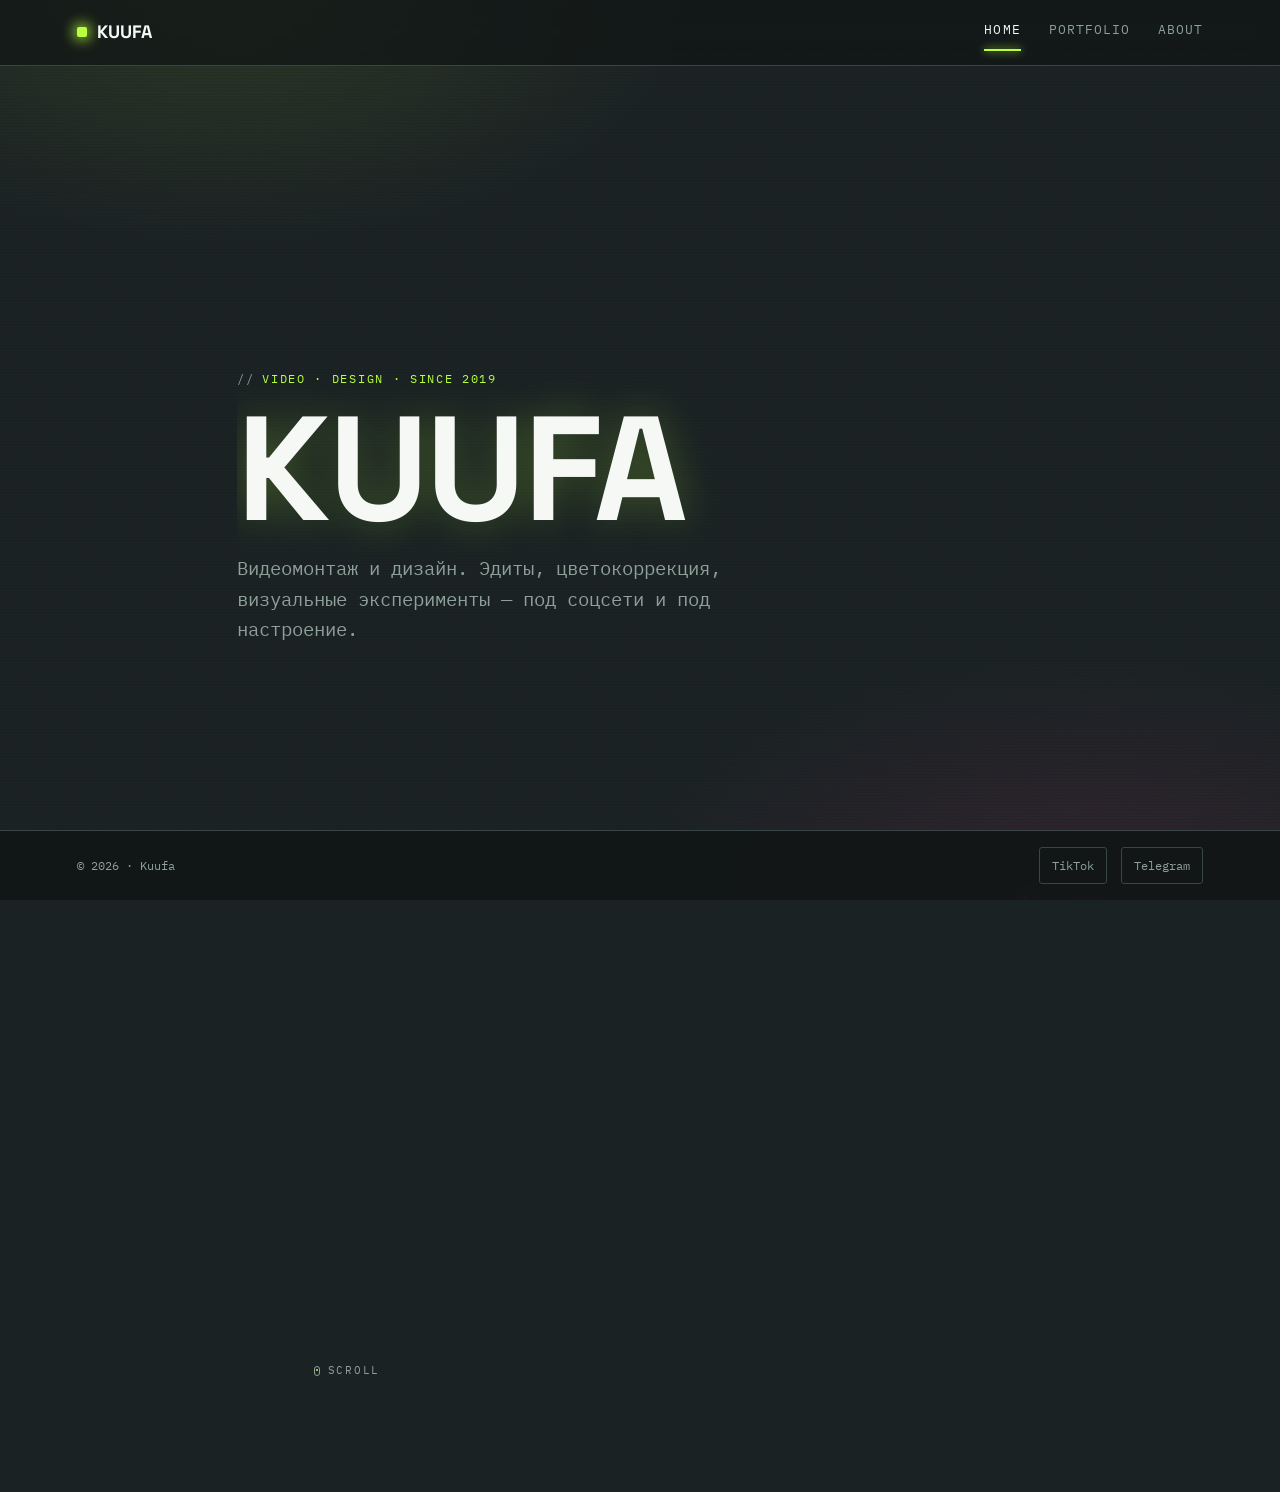
==== index.html @ b5436707 "Add files via upload" ====
<!DOCTYPE html>
<html lang="ru">
<head>
<meta charset="UTF-8">
<meta name="viewport" content="width=device-width, initial-scale=1.0">
<title>KUUFA — video / design</title>
<meta name="description" content="Евгений (Kuufa) — видеомонтаж и дизайн. Портфолио, обо мне, соцсети.">
<link rel="stylesheet" href="style.css">
</head>
<body data-page="home">

<div class="backdrop"></div>
<canvas id="fx" class="fx-canvas"></canvas>
<div class="grain"></div>
<div class="scanlines"></div>

<nav class="nav">
  <a href="index.html" class="nav__brand">
    <span class="nav__brand-mark"></span>
    KUUFA
  </a>
  <div class="nav__links">
    <a href="index.html" data-page="home">Home</a>
    <a href="portfolio.html" data-page="portfolio">Portfolio</a>
    <a href="about.html" data-page="about">About</a>
  </div>
</nav>

<main>
  <section class="hero-pin">
    <div class="hero-stage">

      <div class="scene scene-1">
        <div class="eyebrow">video · design · since 2019</div>
        <h1 class="hero__title glitch" data-text="KUUFA">KUUFA</h1>
        <p class="hero__tagline">Видеомонтаж и дизайн. Эдиты, цветокоррекция, визуальные эксперименты — под соцсети и под настроение.</p>
      </div>

      <div class="scene scene-2">
        <div class="hero__meta">
          <span class="chip">10 лет монтажа</span>
          <span class="chip">Sony Vegas Pro</span>
          <span class="chip">Photoshop</span>
        </div>
        <div class="hero__links">
          <a class="btn btn--solid" href="portfolio.html">Смотреть работы</a>
          <a class="btn btn--ghost" href="about.html">Обо мне</a>
        </div>
      </div>

    </div>
    <div class="scroll-hint"><span class="scroll-hint__dot"></span>scroll</div>
  </section>
</main>

<footer>
  <span>© 2026 · Kuufa</span>
  <div class="footer__socials">
    <a href="https://www.tiktok.com/@kuufamtndew" target="_blank" rel="noopener">TikTok</a>
    <a href="https://t.me/mountaindewtown" target="_blank" rel="noopener">Telegram</a>
  </div>
</footer>

<script src="script.js"></script>
</body>
</html>
---- style.css ----
/* =========================================================
   KUUFA — design tokens
   bg-base   #1B2224   deep charcoal-teal
   bg-deep   #101515   near-black (nav / footer)
   bg-card   #262F31   panel surface
   accent    #B8FF3D   mtn-dew neon green
   glitch    #FF3B8D   magenta glitch accent
   text      #F5F8F5   primary text
   muted     #8FA098   secondary text
   Display   'Space Grotesk'   Body/UI  'IBM Plex Mono'
   ========================================================= */

@import url('https://fonts.googleapis.com/css2?family=Space+Grotesk:wght@500;700&family=IBM+Plex+Mono:wght@400;500;600&display=swap');

:root{
  --bg-base:#1B2224;
  --bg-deep:#101515;
  --bg-card:#262F31;
  --accent:#B8FF3D;
  --glitch:#FF3B8D;
  --text:#F5F8F5;
  --muted:#8FA098;
  --border:#3A4547;
  --radius:3px;
  --mx:50%;
  --my:40%;
}

*{ box-sizing:border-box; }

html{ scroll-behavior:smooth; }

body{
  margin:0;
  background:var(--bg-base);
  color:var(--text);
  font-family:'IBM Plex Mono', monospace;
  font-size:16px;
  line-height:1.6;
  min-height:100vh;
  overflow-x:hidden;
}

h1,h2,h3{
  font-family:'Space Grotesk', sans-serif;
  margin:0;
  letter-spacing:-0.01em;
}

a{ color:inherit; text-decoration:none; }

/* ---------- static backdrop (no blur/animation — kept cheap for FPS) ---------- */
.backdrop{
  position:fixed;
  inset:0;
  z-index:-5;
  background:
    radial-gradient(ellipse 60% 45% at 18% 0%, rgba(184,255,61,0.10), transparent 60%),
    radial-gradient(ellipse 60% 45% at 85% 100%, rgba(255,59,141,0.10), transparent 60%),
    var(--bg-base);
}

/* particle-trail canvas, driven by script.js */
.fx-canvas{
  position:fixed;
  inset:0;
  z-index:-3;
  pointer-events:none;
  width:100%;
  height:100%;
}

/* film grain texture for extra depth */
.grain{
  position:fixed;
  inset:0;
  z-index:-2;
  pointer-events:none;
  opacity:0.05;
  mix-blend-mode:overlay;
  background-image:url("data:image/svg+xml,%3Csvg xmlns='http://www.w3.org/2000/svg' width='140' height='140'%3E%3Cfilter id='n'%3E%3CfeTurbulence type='fractalNoise' baseFrequency='0.9' numOctaves='2' stitchTiles='stitch'/%3E%3C/filter%3E%3Crect width='100%25' height='100%25' filter='url(%23n)'/%3E%3C/svg%3E");
}

/* faint scanlines for the VHS/glitch feel */
.scanlines{
  position:fixed;
  inset:0;
  z-index:-1;
  pointer-events:none;
  background:repeating-linear-gradient(
    to bottom,
    rgba(0,0,0,0.14) 0px,
    rgba(0,0,0,0.14) 1px,
    transparent 2px,
    transparent 3px
  );
  mix-blend-mode:overlay;
  opacity:0.55;
}

/* ---------- nav ---------- */
.nav{
  position:sticky;
  top:0;
  z-index:20;
  display:flex;
  align-items:center;
  justify-content:space-between;
  padding:18px 6vw;
  background:rgba(16,21,21,0.7);
  backdrop-filter:blur(12px);
  border-bottom:1px solid var(--border);
}
.nav__brand{
  display:flex;
  align-items:center;
  gap:10px;
  font-family:'Space Grotesk', sans-serif;
  font-weight:700;
  font-size:18px;
}
.nav__brand-mark{
  width:10px;
  height:10px;
  background:var(--accent);
  border-radius:2px;
  box-shadow:0 0 14px 2px var(--accent);
  animation:pulseMark 2.4s ease-in-out infinite;
}
@keyframes pulseMark{
  0%,100%{ box-shadow:0 0 8px 1px var(--accent); }
  50%{ box-shadow:0 0 18px 4px var(--accent); }
}
.nav__links{
  display:flex;
  gap:28px;
  font-size:13px;
  text-transform:uppercase;
  letter-spacing:0.08em;
}
.nav__links a{
  color:var(--muted);
  position:relative;
  padding-bottom:4px;
  transition:color .2s ease;
}
.nav__links a:hover,
.nav__links a[aria-current="page"]{ color:var(--text); }
.nav__links a[aria-current="page"]::after{
  content:"";
  position:absolute;
  left:0; right:0; bottom:-6px;
  height:2px;
  background:var(--accent);
  box-shadow:0 0 8px var(--accent);
}

/* ---------- layout shell ---------- */
main{
  max-width:960px;
  margin:0 auto;
  padding:0 6vw 76px; /* clears the fixed footer */
}

.eyebrow{
  display:inline-flex;
  align-items:center;
  gap:8px;
  font-size:12px;
  color:var(--accent);
  text-transform:uppercase;
  letter-spacing:0.14em;
  margin-bottom:14px;
}
.eyebrow::before{ content:"//"; color:var(--muted); }

/* ---------- pinned two-scene hero ---------- */
.hero-pin{
  position:relative;
  height:150vh; /* shorter = faster scroll through the crossfade */
}
.hero-stage{
  position:sticky;
  top:0;
  height:100vh;
  overflow:hidden;
}
.scene{
  position:absolute;
  top:50%;
  left:0;
  right:0;
  transform:translateY(-50%);
  display:flex;
  flex-direction:column;
  will-change:opacity, transform;
}
.scene-2{ opacity:0; }

.hero__title{
  font-size:clamp(56px, 13vw, 148px);
  font-weight:700;
  line-height:0.9;
  position:relative;
  color:var(--text);
  text-shadow:0 0 40px rgba(184,255,61,0.25);
}
/* glitch effect: on hover AND a brief automatic flicker every few seconds */
.glitch{
  position:relative;
  display:inline-block;
}
.glitch::before,
.glitch::after{
  content:attr(data-text);
  position:absolute;
  top:0; left:0;
  width:100%;
  overflow:hidden;
  opacity:0;
}
.glitch::before{ color:var(--glitch); }
.glitch::after{ color:var(--accent); }
.glitch:hover::before,
.glitch.auto-glitch::before{
  opacity:0.85;
  animation:glitchShift 420ms steps(2,end) infinite;
}
.glitch:hover::after,
.glitch.auto-glitch::after{
  opacity:0.85;
  animation:glitchShift 420ms steps(2,end) infinite reverse;
}
@keyframes glitchShift{
  0%{ clip-path:inset(0 0 85% 0); transform:translate(-3px,-1px); }
  30%{ clip-path:inset(30% 0 40% 0); transform:translate(3px,1px); }
  60%{ clip-path:inset(70% 0 5% 0); transform:translate(-2px,2px); }
  100%{ clip-path:inset(10% 0 60% 0); transform:translate(2px,-2px); }
}

.hero__tagline{
  margin-top:18px;
  font-size:19px;
  color:var(--muted);
  max-width:44ch;
}
.hero__meta{
  display:flex;
  flex-wrap:wrap;
  gap:10px;
}
.chip{
  font-size:13px;
  padding:8px 14px;
  border:1px solid var(--border);
  border-radius:var(--radius);
  color:var(--text);
  background:rgba(38,47,49,0.7);
  box-shadow:inset 0 0 0 1px rgba(184,255,61,0.08);
}

.hero__links{
  display:flex;
  gap:18px;
  margin-top:40px;
}
.scene-2 .hero__links{ margin-top:34px; }

/* buttons — sized up ~30% over the original spec (20% + a further 10%) */
.btn{
  display:inline-flex;
  align-items:center;
  gap:9px;
  padding:19px 32px;
  border-radius:var(--radius);
  font-size:18px;
  text-transform:uppercase;
  letter-spacing:0.08em;
  border:1px solid var(--border);
  transition:border-color .2s ease, transform .2s ease, background .2s ease, box-shadow .2s ease;
}
.btn--solid{
  background:var(--accent);
  color:var(--bg-deep);
  border-color:var(--accent);
  font-weight:700;
  box-shadow:0 0 0 0 rgba(184,255,61,0.5);
}
.btn:hover{ transform:translateY(-3px); }
.btn--solid:hover{ background:#c8ff66; box-shadow:0 10px 30px -6px rgba(184,255,61,0.55); }
.btn--ghost:hover{ border-color:var(--accent); color:var(--accent); box-shadow:0 10px 24px -10px rgba(184,255,61,0.35); }

.scroll-hint{
  position:absolute;
  left:6vw;
  bottom:36px;
  display:flex;
  align-items:center;
  gap:8px;
  font-size:11px;
  letter-spacing:0.16em;
  text-transform:uppercase;
  color:var(--muted);
  opacity:1;
  transition:opacity .3s ease;
}
.scroll-hint__dot{
  width:6px; height:10px;
  border:1px solid var(--muted);
  border-radius:4px;
  position:relative;
}
.scroll-hint__dot::after{
  content:"";
  position:absolute;
  top:2px; left:50%;
  width:2px; height:2px;
  background:var(--accent);
  border-radius:50%;
  transform:translateX(-50%);
  animation:scrollDot 1.6s ease-in-out infinite;
}
@keyframes scrollDot{
  0%{ top:2px; opacity:1; }
  70%{ opacity:0; }
  100%{ top:6px; opacity:0; }
}

/* ---------- section ---------- */
.section{
  padding:80px 0;
  border-top:1px solid var(--border);
}
.section__title{
  font-size:clamp(28px,4vw,40px);
  margin-bottom:20px;
}
.lede{
  color:var(--text);
  max-width:60ch;
  font-size:17px;
}
.lede + .lede{ margin-top:14px; }

.quote-block{
  margin-top:32px;
  padding:20px 24px;
  border-left:2px solid var(--accent);
  color:var(--muted);
  font-style:normal;
  font-size:15px;
  background:linear-gradient(90deg, rgba(184,255,61,0.06), transparent 60%);
}

/* ---------- about page specifics ---------- */
.stat-row{
  display:grid;
  grid-template-columns:repeat(auto-fit, minmax(150px,1fr));
  gap:1px;
  background:var(--border);
  border:1px solid var(--border);
  margin-top:40px;
}
.stat{
  background:var(--bg-card);
  padding:22px;
  transition:background .2s ease;
}
.stat:hover{ background:#2e3a3c; }
.stat__num{
  font-family:'Space Grotesk', sans-serif;
  font-size:34px;
  font-weight:700;
  color:var(--accent);
  text-shadow:0 0 18px rgba(184,255,61,0.35);
}
.stat__label{
  margin-top:6px;
  font-size:12px;
  color:var(--muted);
  text-transform:uppercase;
  letter-spacing:0.06em;
}

.tool-list{
  margin-top:36px;
  display:flex;
  flex-wrap:wrap;
  gap:10px;
}

/* ---------- portfolio grid ---------- */
.grid{
  margin-top:36px;
  display:grid;
  grid-template-columns:repeat(auto-fit, minmax(260px,1fr));
  gap:20px;
}
.card{
  background:var(--bg-card);
  border:1px solid var(--border);
  border-radius:var(--radius);
  overflow:hidden;
  transition:border-color .2s ease, transform .2s ease, box-shadow .2s ease;
}
.card:hover{
  border-color:var(--accent);
  transform:translateY(-6px);
  box-shadow:0 16px 40px -20px rgba(184,255,61,0.4);
}
.card__thumb{
  aspect-ratio:16/10;
  background:
    linear-gradient(135deg, rgba(184,255,61,0.18), rgba(255,59,141,0.18)),
    repeating-linear-gradient(45deg, #262F31 0 10px, #232b2c 10px 20px);
  display:flex;
  align-items:center;
  justify-content:center;
  color:var(--muted);
  font-size:12px;
  text-transform:uppercase;
  letter-spacing:0.08em;
}
.card__body{ padding:18px; }
.card__title{
  font-family:'Space Grotesk', sans-serif;
  font-weight:700;
  font-size:18px;
}
.card__role{
  margin-top:4px;
  font-size:12px;
  color:var(--accent);
  text-transform:uppercase;
  letter-spacing:0.06em;
}
.card__desc{
  margin-top:10px;
  font-size:14px;
  color:var(--muted);
}

/* ---------- footer — pinned to the bottom of the viewport, always visible ---------- */
footer{
  position:fixed;
  left:0;
  right:0;
  bottom:0;
  border-top:1px solid var(--border);
  padding:16px 6vw;
  display:flex;
  align-items:center;
  justify-content:space-between;
  flex-wrap:wrap;
  gap:14px;
  font-size:12px;
  color:var(--muted);
  z-index:15;
  background:rgba(16,21,21,0.88);
  backdrop-filter:blur(10px);
}
.footer__socials{
  display:flex;
  gap:14px;
}
.footer__socials a{
  display:flex;
  align-items:center;
  gap:6px;
  padding:8px 12px;
  border:1px solid var(--border);
  border-radius:var(--radius);
  transition:border-color .2s ease, color .2s ease;
}
.footer__socials a:hover{
  border-color:var(--accent);
  color:var(--accent);
}

@media (max-width:640px){
  .nav__links{ gap:16px; font-size:11px; }
  .hero-pin{ height:140vh; }
  .btn{ padding:17px 26px; font-size:16px; }
  footer{ flex-direction:column; align-items:flex-start; padding:14px 6vw; }
  main{ padding-bottom:110px; }
}

@media (prefers-reduced-motion: reduce){
  .glitch::before,
  .glitch::after,
  .nav__brand-mark{ animation:none; }
  .scene{ position:relative; top:auto; opacity:1 !important; transform:none !important; }
  .scene-2{ margin-top:40px; }
}
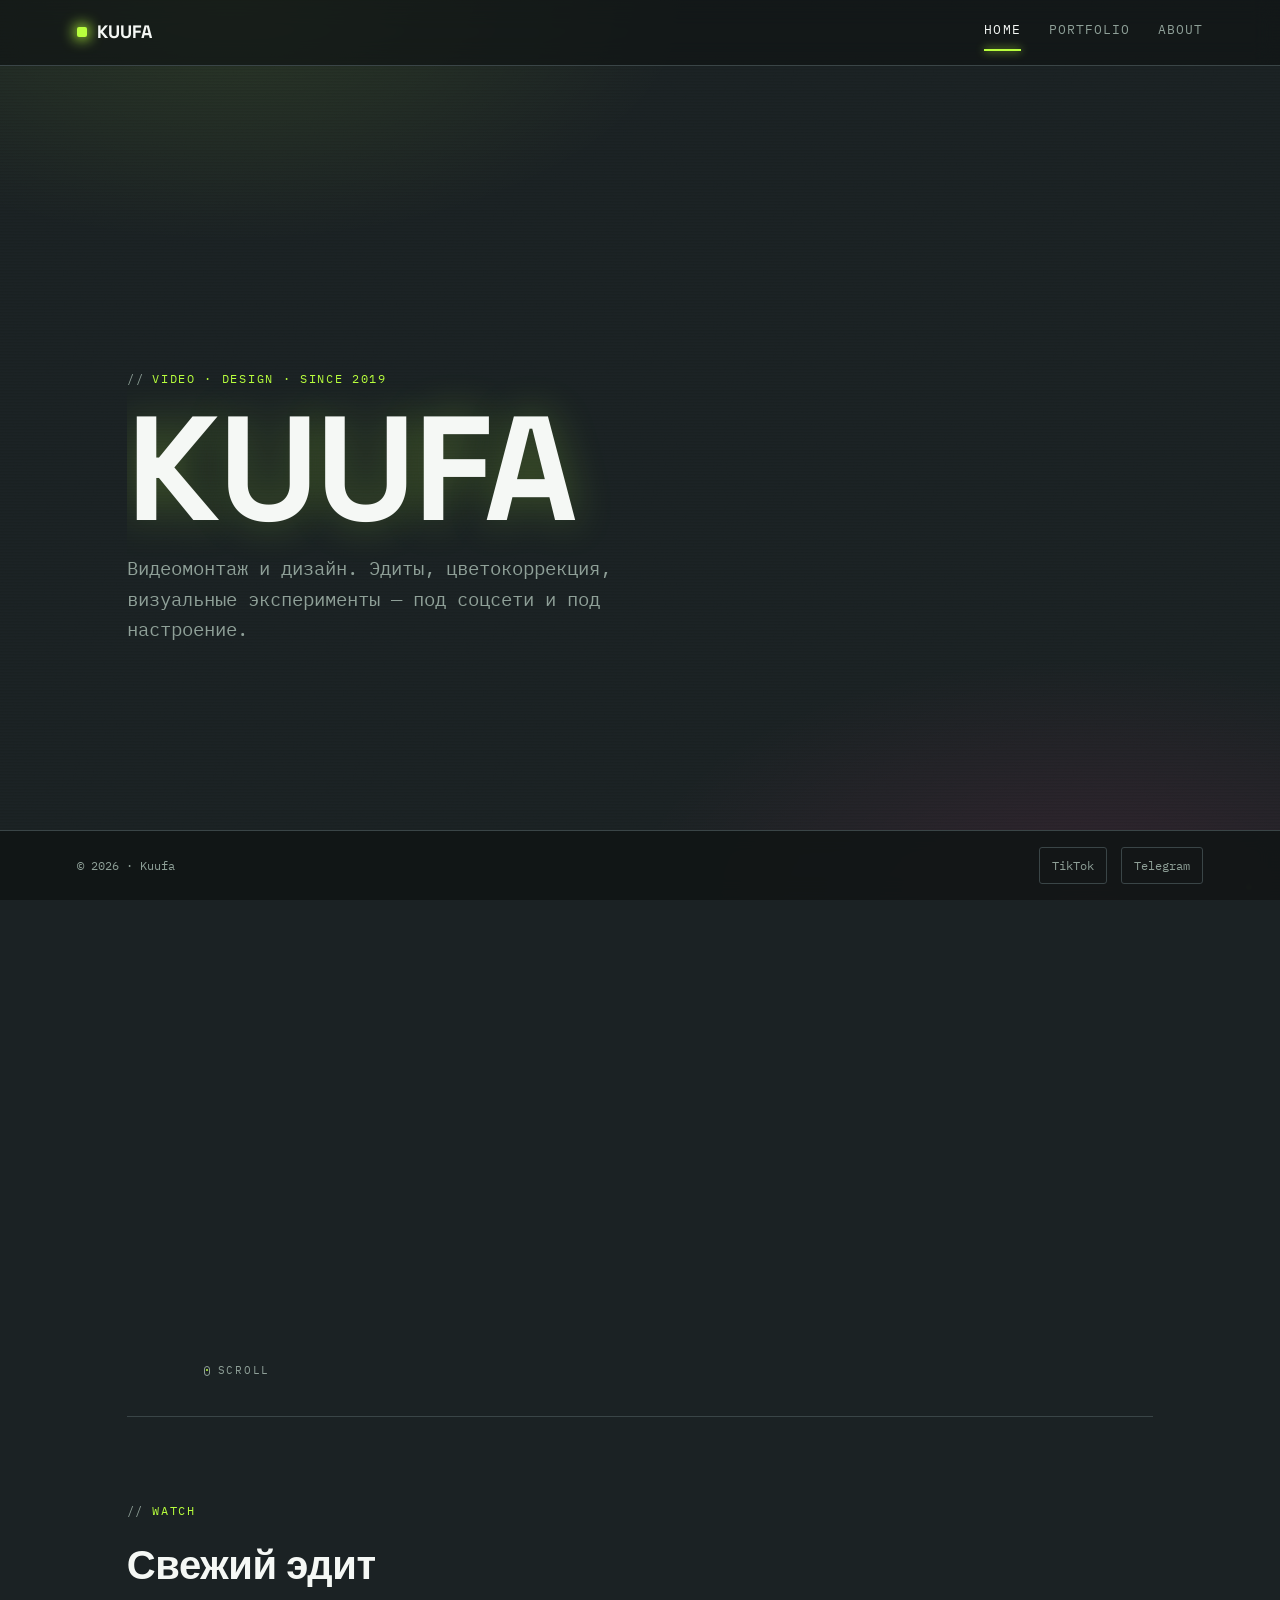
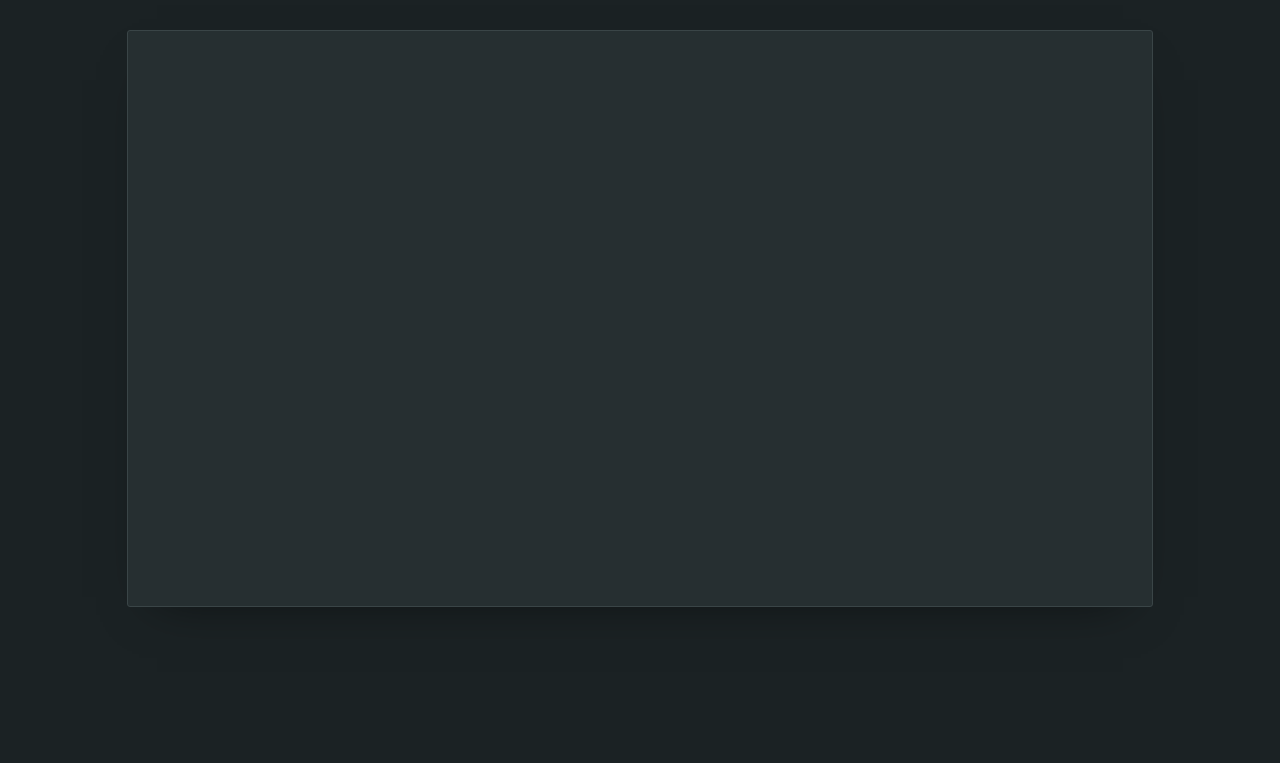
==== commit 288851bd: "Add files via upload" ====
--- a/index.html
+++ b/index.html
@@ -13,6 +13,13 @@
 <canvas id="fx" class="fx-canvas"></canvas>
 <div class="grain"></div>
 <div class="scanlines"></div>
+
+<div class="rail rail--left" aria-hidden="true">
+  <div class="rail__track">KUUFA — ВИДЕОМОНТАЖ / ДИЗАЙН — KUUFA — ВИДЕОМОНТАЖ / ДИЗАЙН — </div>
+</div>
+<div class="rail rail--right" aria-hidden="true">
+  <div class="rail__track">TIKTOK / TELEGRAM — SINCE 2019 — TIKTOK / TELEGRAM — SINCE 2019 — </div>
+</div>
 
 <nav class="nav">
   <a href="index.html" class="nav__brand">
@@ -51,6 +58,20 @@
     </div>
     <div class="scroll-hint"><span class="scroll-hint__dot"></span>scroll</div>
   </section>
+
+  <section class="section">
+    <div class="eyebrow">watch</div>
+    <h2 class="section__title">Свежий эдит</h2>
+    <div class="video-embed">
+      <iframe
+        src="https://www.youtube.com/embed/42uspePrb88"
+        title="KUUFA — video"
+        loading="lazy"
+        allow="accelerometer; autoplay; clipboard-write; encrypted-media; gyroscope; picture-in-picture"
+        allowfullscreen>
+      </iframe>
+    </div>
+  </section>
 </main>
 
 <footer>
--- a/style.css
+++ b/style.css
@@ -157,9 +157,51 @@
 
 /* ---------- layout shell ---------- */
 main{
-  max-width:960px;
+  max-width:1180px;
   margin:0 auto;
   padding:0 6vw 76px; /* clears the fixed footer */
+}
+
+/* decorative vertical rails — fill the empty gutters on wide screens */
+.rail{
+  display:none;
+  position:fixed;
+  top:0;
+  bottom:0;
+  width:46px;
+  align-items:center;
+  justify-content:center;
+  z-index:1;
+  pointer-events:none;
+  overflow:hidden;
+}
+.rail--left{ left:14px; }
+.rail--right{ right:14px; }
+.rail::before{
+  content:"";
+  position:absolute;
+  left:50%;
+  top:60px;
+  bottom:80px;
+  width:1px;
+  background:var(--border);
+}
+.rail__track{
+  writing-mode:vertical-rl;
+  font-size:11px;
+  letter-spacing:0.28em;
+  color:var(--muted);
+  text-transform:uppercase;
+  white-space:nowrap;
+  animation:railScroll 26s linear infinite;
+}
+.rail--right .rail__track{ animation-direction:reverse; }
+@keyframes railScroll{
+  0%{ transform:translateY(-50%); }
+  100%{ transform:translateY(0%); }
+}
+@media (min-width:1400px){
+  .rail{ display:flex; }
 }
 
 .eyebrow{
@@ -173,6 +215,30 @@
   margin-bottom:14px;
 }
 .eyebrow::before{ content:"//"; color:var(--muted); }
+
+/* ---------- video embed ---------- */
+.video-embed{
+  margin-top:32px;
+  position:relative;
+  width:100%;
+  aspect-ratio:16/9;
+  border:1px solid var(--border);
+  border-radius:var(--radius);
+  overflow:hidden;
+  background:var(--bg-card);
+  box-shadow:0 20px 50px -30px rgba(0,0,0,0.6);
+  transition:border-color .2s ease, box-shadow .2s ease;
+}
+.video-embed:hover{
+  border-color:var(--accent);
+}
+.video-embed iframe{
+  position:absolute;
+  inset:0;
+  width:100%;
+  height:100%;
+  border:0;
+}
 
 /* ---------- pinned two-scene hero ---------- */
 .hero-pin{
@@ -205,7 +271,8 @@
   color:var(--text);
   text-shadow:0 0 40px rgba(184,255,61,0.25);
 }
-/* glitch effect: on hover AND a brief automatic flicker every few seconds */
+/* glitch effect: runs continuously, forever, at a slow/calm pace.
+   Hover speeds it up briefly for a bit of extra punch. */
 .glitch{
   position:relative;
   display:inline-block;
@@ -219,23 +286,24 @@
   overflow:hidden;
   opacity:0;
 }
-.glitch::before{ color:var(--glitch); }
-.glitch::after{ color:var(--accent); }
-.glitch:hover::before,
-.glitch.auto-glitch::before{
-  opacity:0.85;
-  animation:glitchShift 420ms steps(2,end) infinite;
-}
-.glitch:hover::after,
-.glitch.auto-glitch::after{
-  opacity:0.85;
-  animation:glitchShift 420ms steps(2,end) infinite reverse;
-}
-@keyframes glitchShift{
-  0%{ clip-path:inset(0 0 85% 0); transform:translate(-3px,-1px); }
-  30%{ clip-path:inset(30% 0 40% 0); transform:translate(3px,1px); }
-  60%{ clip-path:inset(70% 0 5% 0); transform:translate(-2px,2px); }
-  100%{ clip-path:inset(10% 0 60% 0); transform:translate(2px,-2px); }
+.glitch::before{ color:var(--glitch); animation:glitchLoopA 7s ease-in-out infinite; }
+.glitch::after{ color:var(--accent); animation:glitchLoopB 7s ease-in-out infinite; }
+.glitch:hover::before{ animation-duration:1.4s; }
+.glitch:hover::after{ animation-duration:1.4s; }
+
+@keyframes glitchLoopA{
+  0%, 88%{ opacity:0; clip-path:inset(0 0 100% 0); transform:translate(0,0); }
+  90%{ opacity:0.8; clip-path:inset(10% 0 60% 0); transform:translate(-3px,-1px); }
+  92.5%{ opacity:0.8; clip-path:inset(55% 0 15% 0); transform:translate(3px,1px); }
+  95%{ opacity:0.8; clip-path:inset(20% 0 50% 0); transform:translate(-2px,2px); }
+  97%, 100%{ opacity:0; clip-path:inset(0 0 100% 0); transform:translate(0,0); }
+}
+@keyframes glitchLoopB{
+  0%, 89%{ opacity:0; clip-path:inset(100% 0 0 0); transform:translate(0,0); }
+  91%{ opacity:0.8; clip-path:inset(60% 0 10% 0); transform:translate(3px,1px); }
+  93.5%{ opacity:0.8; clip-path:inset(15% 0 55% 0); transform:translate(-3px,-1px); }
+  96%{ opacity:0.8; clip-path:inset(50% 0 20% 0); transform:translate(2px,-2px); }
+  98%, 100%{ opacity:0; clip-path:inset(100% 0 0 0); transform:translate(0,0); }
 }
 
 .hero__tagline{
@@ -261,6 +329,7 @@
 
 .hero__links{
   display:flex;
+  flex-wrap:wrap;
   gap:18px;
   margin-top:40px;
 }
@@ -478,11 +547,39 @@
 }
 
 @media (max-width:640px){
-  .nav__links{ gap:16px; font-size:11px; }
-  .hero-pin{ height:140vh; }
-  .btn{ padding:17px 26px; font-size:16px; }
-  footer{ flex-direction:column; align-items:flex-start; padding:14px 6vw; }
-  main{ padding-bottom:110px; }
+  .nav{ padding:14px 5vw; }
+  .nav__brand{ font-size:16px; }
+  .nav__links{ gap:14px; font-size:10.5px; }
+
+  .hero-pin{ height:130vh; }
+  .hero__title{ font-size:clamp(44px, 15vw, 80px); }
+  .hero__tagline{ font-size:16px; }
+  .hero__meta{ gap:8px; }
+  .chip{ font-size:12px; padding:7px 12px; }
+
+  .btn{ padding:16px 24px; font-size:15px; flex:1 1 auto; justify-content:center; }
+  .hero__links{ gap:12px; }
+
+  .section{ padding:52px 0; }
+  .section__title{ font-size:26px; }
+  .lede{ font-size:15px; }
+
+  .stat-row{ grid-template-columns:repeat(2, 1fr); }
+  .stat__num{ font-size:26px; }
+
+  .grid{ grid-template-columns:1fr; gap:16px; }
+
+  footer{ flex-direction:column; align-items:flex-start; padding:12px 5vw; gap:8px; }
+  footer span{ font-size:11px; }
+  .footer__socials a{ padding:6px 10px; font-size:11px; }
+  main{ padding:0 5vw 128px; }
+}
+
+@media (max-width:380px){
+  .nav__brand{ font-size:14px; }
+  .nav__links{ gap:10px; font-size:9.5px; }
+  .hero__title{ font-size:clamp(38px, 16vw, 64px); }
+  .btn{ padding:14px 18px; font-size:14px; }
 }
 
 @media (prefers-reduced-motion: reduce){
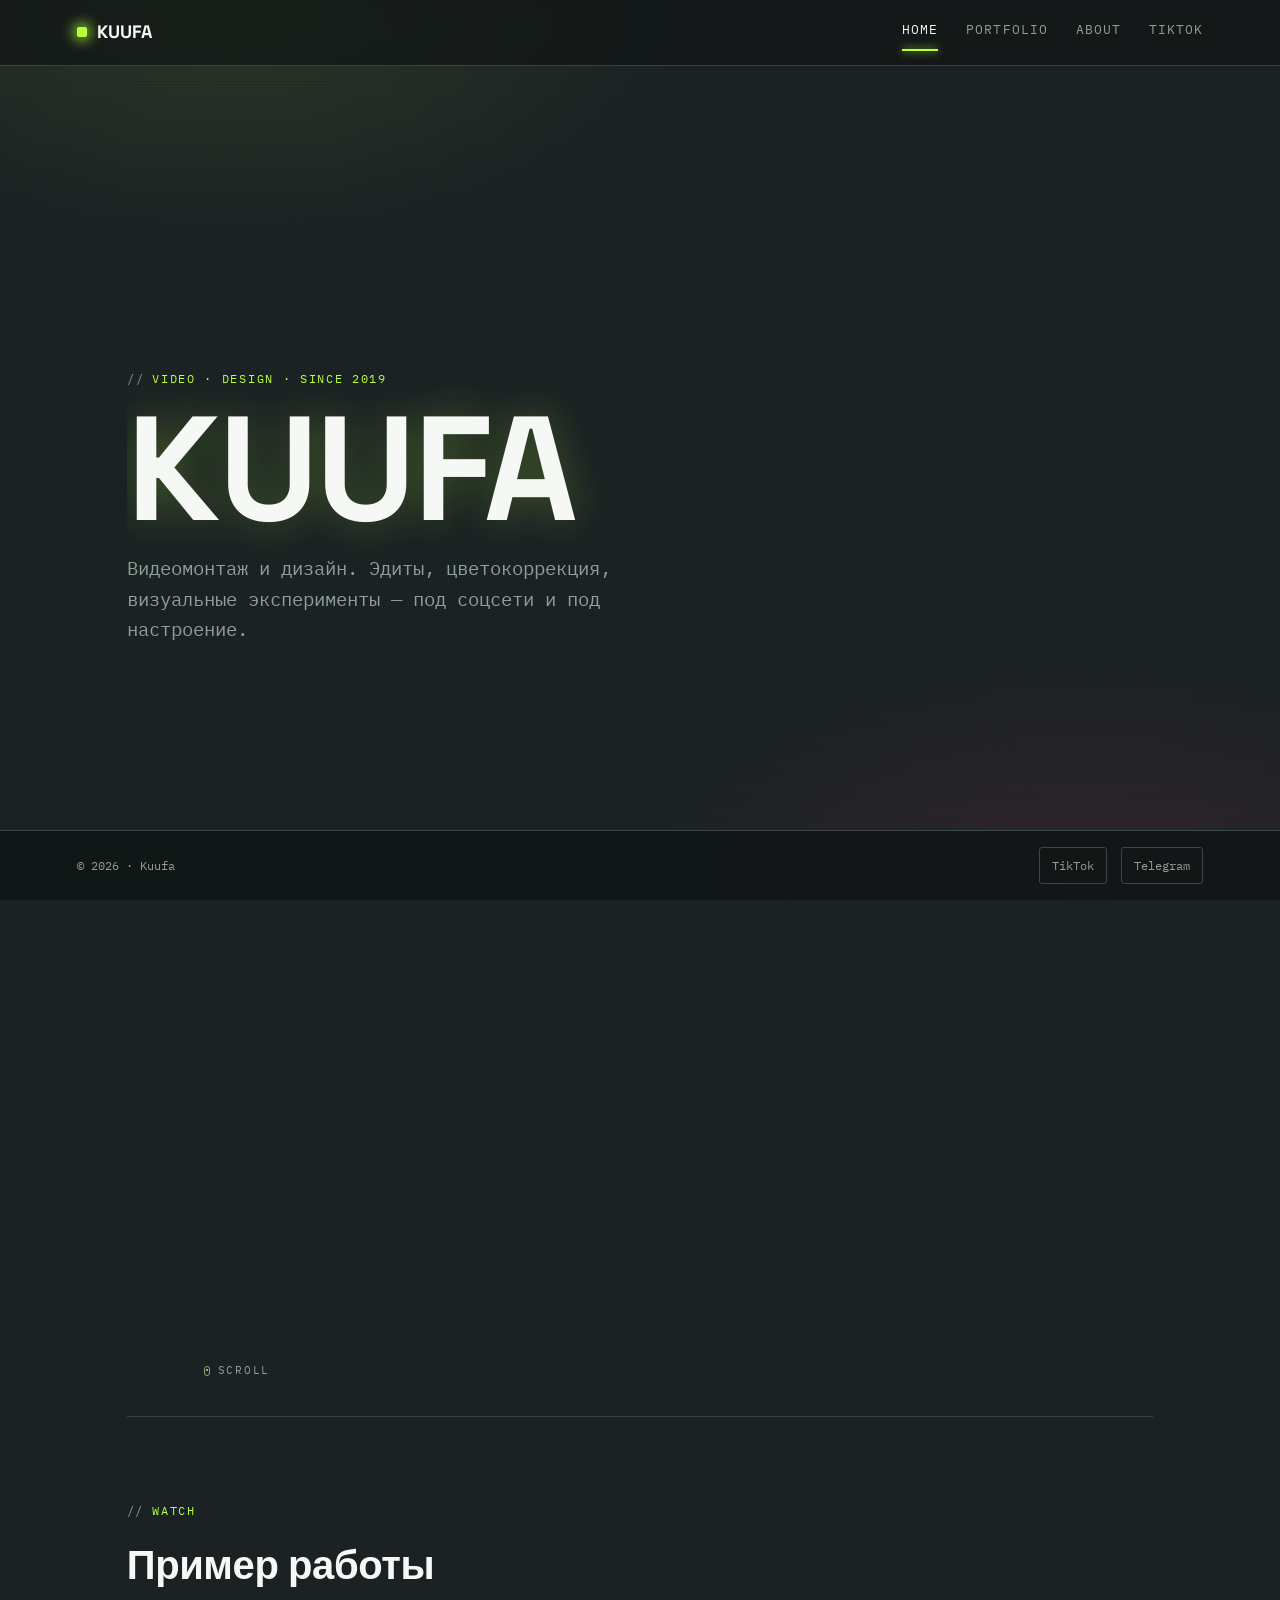
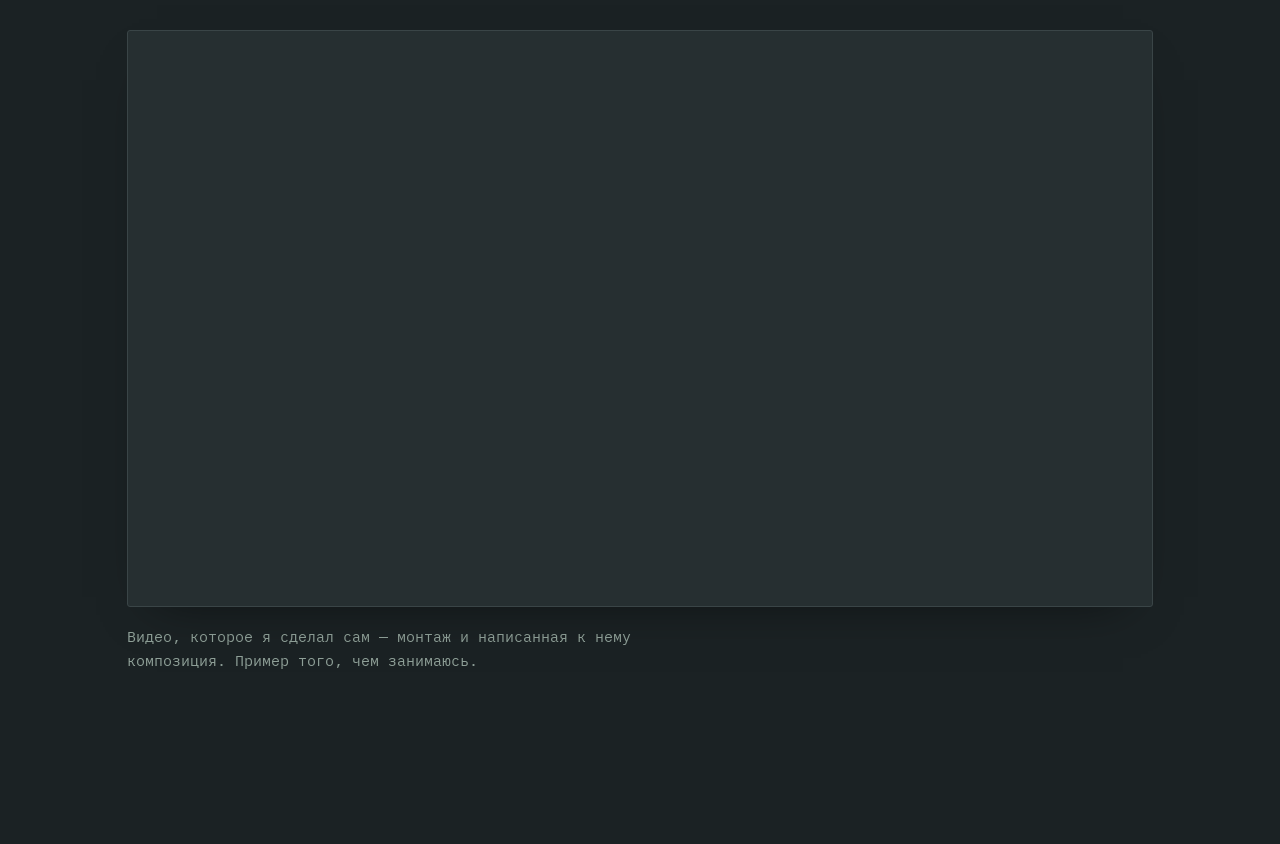
==== commit eb0abd7f: "Add files via upload" ====
--- a/index.html
+++ b/index.html
@@ -30,6 +30,7 @@
     <a href="index.html" data-page="home">Home</a>
     <a href="portfolio.html" data-page="portfolio">Portfolio</a>
     <a href="about.html" data-page="about">About</a>
+    <a href="tiktok.html" data-page="tiktok">TikTok</a>
   </div>
 </nav>
 
@@ -61,7 +62,7 @@
 
   <section class="section">
     <div class="eyebrow">watch</div>
-    <h2 class="section__title">Свежий эдит</h2>
+    <h2 class="section__title">Пример работы</h2>
     <div class="video-embed">
       <iframe
         src="https://www.youtube.com/embed/42uspePrb88"
@@ -71,6 +72,7 @@
         allowfullscreen>
       </iframe>
     </div>
+    <p class="lede" style="margin-top:18px; color:var(--muted); font-size:15px;">Видео, которое я сделал сам — монтаж и написанная к нему композиция. Пример того, чем занимаюсь.</p>
   </section>
 </main>
 
--- a/style.css
+++ b/style.css
@@ -491,6 +491,15 @@
   letter-spacing:0.08em;
 }
 .card__body{ padding:18px; }
+
+/* photo-only cards (real images, no captions) */
+.card--photo{ line-height:0; }
+.card__thumb-img{
+  display:block;
+  width:100%;
+  aspect-ratio:4/5;
+  object-fit:cover;
+}
 .card__title{
   font-family:'Space Grotesk', sans-serif;
   font-weight:700;
@@ -507,6 +516,33 @@
   margin-top:10px;
   font-size:14px;
   color:var(--muted);
+}
+
+/* ---------- TikTok-style vertical swipe feed ---------- */
+.tiktok-feed{
+  height:calc(100vh - 66px - 68px); /* clears sticky nav + fixed footer */
+  overflow-y:auto;
+  scroll-snap-type:y mandatory;
+  scrollbar-width:none;
+}
+.tiktok-feed::-webkit-scrollbar{ display:none; }
+.tiktok-slide{
+  height:100%;
+  scroll-snap-align:start;
+  display:flex;
+  align-items:center;
+  justify-content:center;
+  padding:24px 6vw;
+}
+.tiktok-slide__inner{ width:100%; max-width:780px; }
+.tiktok-slide__inner--placeholder{
+  text-align:center;
+  display:flex;
+  flex-direction:column;
+  align-items:center;
+}
+.tiktok-slide--placeholder{
+  border-top:1px solid var(--border);
 }
 
 /* ---------- footer — pinned to the bottom of the viewport, always visible ---------- */
@@ -547,7 +583,7 @@
 }
 
 @media (max-width:640px){
-  .nav{ padding:14px 5vw; }
+  .nav{ padding:12px 5vw; }
   .nav__brand{ font-size:16px; }
   .nav__links{ gap:14px; font-size:10.5px; }
 
@@ -573,6 +609,8 @@
   footer span{ font-size:11px; }
   .footer__socials a{ padding:6px 10px; font-size:11px; }
   main{ padding:0 5vw 128px; }
+  .tiktok-feed{ height:calc(100vh - 58px - 108px); }
+  .tiktok-slide{ padding:16px 5vw; }
 }
 
 @media (max-width:380px){
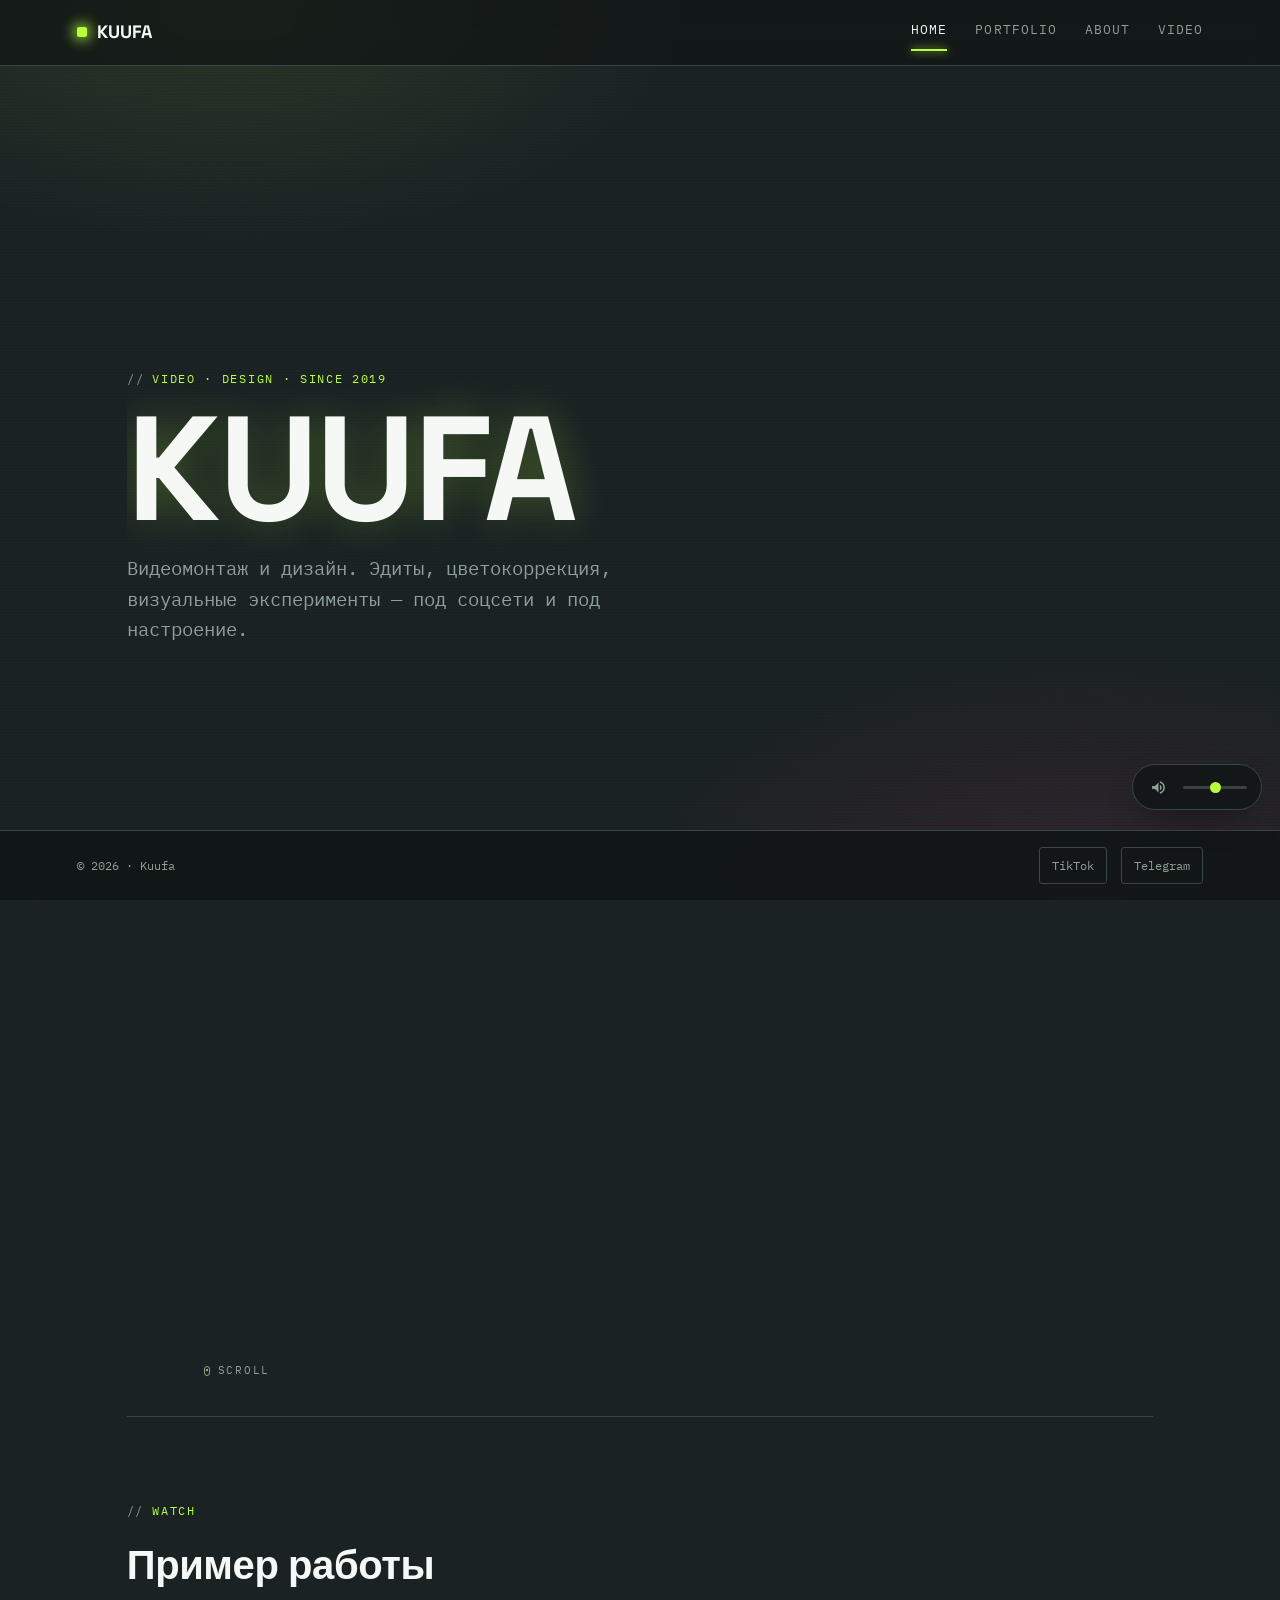
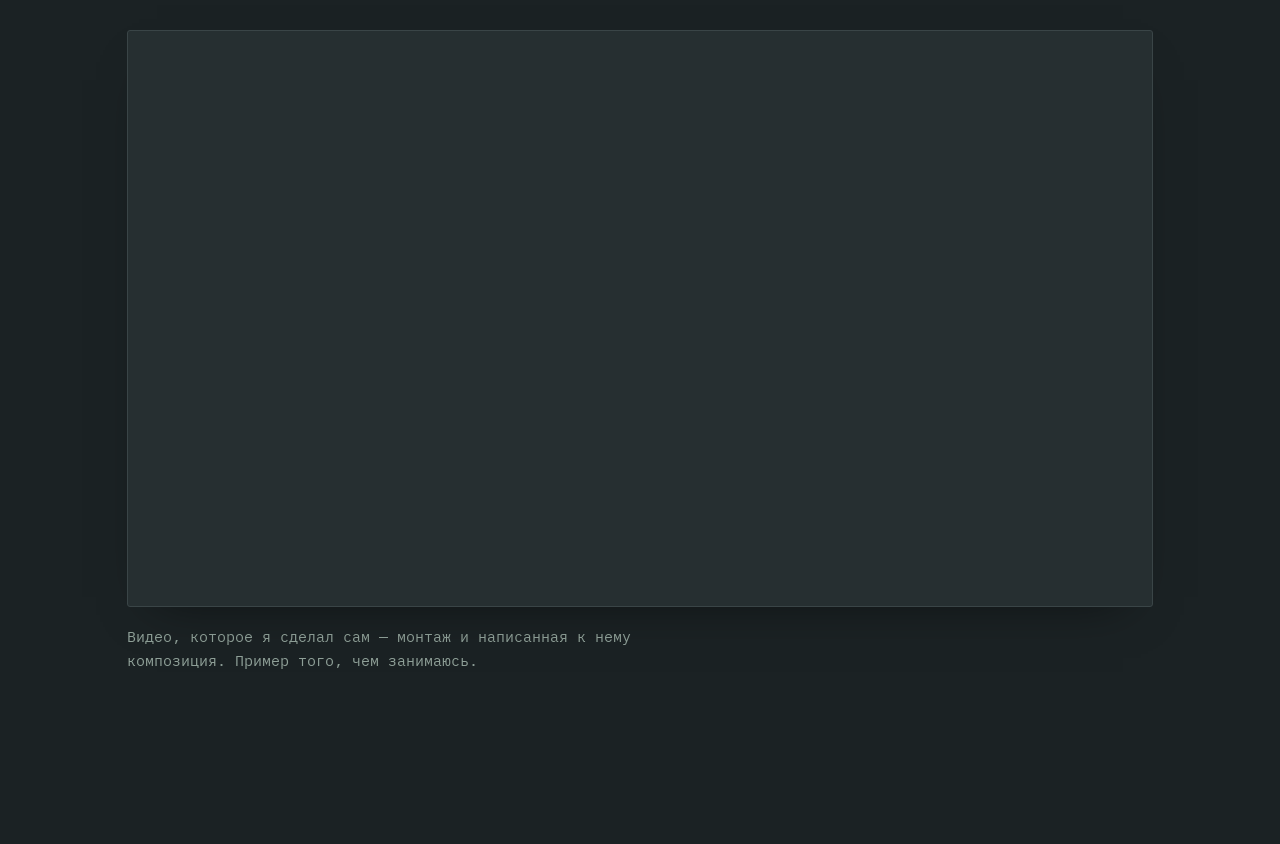
==== commit af7b492b: "Add files via upload" ====
--- a/index.html
+++ b/index.html
@@ -30,7 +30,7 @@
     <a href="index.html" data-page="home">Home</a>
     <a href="portfolio.html" data-page="portfolio">Portfolio</a>
     <a href="about.html" data-page="about">About</a>
-    <a href="tiktok.html" data-page="tiktok">TikTok</a>
+    <a href="video.html" data-page="video">Video</a>
   </div>
 </nav>
 
--- a/style.css
+++ b/style.css
@@ -492,13 +492,43 @@
 }
 .card__body{ padding:18px; }
 
-/* photo-only cards (real images, no captions) */
-.card--photo{ line-height:0; }
+/* photo-only cards (real images, no captions) — framed, numbered, subtle zoom on hover */
+.card--photo{
+  padding:10px;
+  border-radius:10px;
+}
+.card--photo:hover{
+  transform:translateY(-6px) scale(1.01);
+}
+.card__thumb-frame{
+  position:relative;
+  overflow:hidden;
+  border-radius:6px;
+  aspect-ratio:1/1;
+}
 .card__thumb-img{
   display:block;
   width:100%;
-  aspect-ratio:4/5;
+  height:100%;
   object-fit:cover;
+  transition:transform .5s ease;
+}
+.card--photo:hover .card__thumb-img{
+  transform:scale(1.06);
+}
+.card__index{
+  position:absolute;
+  top:12px;
+  left:12px;
+  font-family:'IBM Plex Mono', monospace;
+  font-size:11px;
+  letter-spacing:0.08em;
+  color:var(--text);
+  background:rgba(16,21,21,0.6);
+  backdrop-filter:blur(6px);
+  border:1px solid rgba(255,255,255,0.14);
+  border-radius:20px;
+  padding:4px 10px;
 }
 .card__title{
   font-family:'Space Grotesk', sans-serif;
@@ -518,31 +548,261 @@
   color:var(--muted);
 }
 
-/* ---------- TikTok-style vertical swipe feed ---------- */
-.tiktok-feed{
-  height:calc(100vh - 66px - 68px); /* clears sticky nav + fixed footer */
-  overflow-y:auto;
-  scroll-snap-type:y mandatory;
-  scrollbar-width:none;
-}
-.tiktok-feed::-webkit-scrollbar{ display:none; }
-.tiktok-slide{
+/* ---------- video gallery page ---------- */
+.video-list{
+  display:flex;
+  flex-direction:column;
+  gap:36px;
+  margin-top:34px;
+}
+.video-item__label{
+  display:flex;
+  align-items:baseline;
+  gap:10px;
+  margin-bottom:10px;
+  font-family:'Space Grotesk', sans-serif;
+  font-size:13px;
+  letter-spacing:0.06em;
+  text-transform:uppercase;
+  color:var(--muted);
+}
+.video-item__label span{ color:var(--accent); }
+
+/* ---------- custom HTML5 video player (own hosting, no third-party branding) ---------- */
+.vplayer{
+  position:relative;
+  width:100%;
+  max-width:640px;
+  margin:0 auto;
+  aspect-ratio:16/9; /* overridden per-video via JS once real dimensions are known */
+  background:#000;
+  border:1px solid var(--border);
+  border-radius:12px;
+  overflow:hidden;
+  box-shadow:inset 0 0 0 1px rgba(184,255,61,0.06), 0 24px 60px -24px rgba(0,0,0,0.7);
+  transition:box-shadow .25s ease, border-color .25s ease;
+}
+.vplayer:hover{
+  border-color:rgba(184,255,61,0.35);
+  box-shadow:inset 0 0 0 1px rgba(184,255,61,0.1), 0 24px 60px -20px rgba(184,255,61,0.18);
+}
+.vplayer__video{
+  position:absolute;
+  inset:0;
+  width:100%;
   height:100%;
-  scroll-snap-align:start;
-  display:flex;
+  object-fit:contain;
+  background:#000;
+}
+.vplayer__overlay{
+  position:absolute;
+  inset:0;
+  cursor:pointer;
+  background:linear-gradient(180deg, rgba(16,21,21,0) 55%, rgba(16,21,21,0.7) 100%);
+  opacity:0;
+  transition:opacity .2s ease;
+}
+.vplayer:hover .vplayer__overlay,
+.vplayer.is-paused .vplayer__overlay{ opacity:1; }
+.vplayer__fallback{
+  position:absolute;
+  inset:0;
+  display:none;
+  flex-direction:column;
   align-items:center;
   justify-content:center;
-  padding:24px 6vw;
-}
-.tiktok-slide__inner{ width:100%; max-width:780px; }
-.tiktok-slide__inner--placeholder{
+  gap:8px;
+  padding:24px;
   text-align:center;
-  display:flex;
-  flex-direction:column;
-  align-items:center;
-}
-.tiktok-slide--placeholder{
-  border-top:1px solid var(--border);
+  font-size:12px;
+  color:var(--muted);
+  background:
+    repeating-linear-gradient(135deg, rgba(184,255,61,0.05) 0 10px, transparent 10px 20px),
+    var(--bg-card);
+}
+.vplayer__fallback code{
+  color:var(--accent);
+  font-size:11px;
+  word-break:break-all;
+}
+.vplayer.has-error .vplayer__fallback{ display:flex; }
+.vplayer.has-error .vplayer__video,
+.vplayer.has-error .vplayer__playicon{ display:none; }
+
+.vplayer__playicon{
+  position:absolute;
+  top:50%;
+  left:50%;
+  transform:translate(-50%,-50%) scale(0.8);
+  width:72px;
+  height:72px;
+  border-radius:50%;
+  background:rgba(16,21,21,0.55);
+  backdrop-filter:blur(6px);
+  border:1px solid rgba(184,255,61,0.4);
+  display:flex;
+  align-items:center;
+  justify-content:center;
+  opacity:0;
+  transition:opacity .2s ease, transform .2s ease, background .2s ease;
+  pointer-events:none;
+}
+.vplayer__playicon svg{ width:26px; height:26px; fill:var(--text); margin-left:2px; }
+.vplayer.is-paused .vplayer__playicon{ opacity:1; transform:translate(-50%,-50%) scale(1); }
+.vplayer:hover .vplayer__playicon{ background:rgba(184,255,61,0.14); }
+
+.vplayer__controls{
+  position:absolute;
+  left:0;
+  right:0;
+  bottom:0;
+  display:flex;
+  align-items:center;
+  gap:12px;
+  padding:10px 14px 14px;
+  z-index:2;
+  opacity:0;
+  transform:translateY(6px);
+  transition:opacity .2s ease, transform .2s ease;
+}
+.vplayer:hover .vplayer__controls,
+.vplayer.is-paused .vplayer__controls,
+.vplayer.is-scrubbing .vplayer__controls{ opacity:1; transform:translateY(0); }
+
+.vplayer__btn{
+  flex:0 0 auto;
+  width:30px;
+  height:30px;
+  display:flex;
+  align-items:center;
+  justify-content:center;
+  background:transparent;
+  border:none;
+  cursor:pointer;
+  color:var(--text);
+  padding:0;
+}
+.vplayer__btn svg{ width:19px; height:19px; fill:var(--text); transition:fill .15s ease; }
+.vplayer__btn:hover svg{ fill:var(--accent); }
+
+.vplayer__progress{
+  position:relative;
+  flex:1 1 auto;
+  height:18px;
+  display:flex;
+  align-items:center;
+  cursor:pointer;
+}
+.vplayer__progress::before{
+  content:'';
+  position:absolute;
+  left:0; right:0;
+  height:4px;
+  border-radius:2px;
+  background:rgba(245,248,245,0.18);
+  transition:height .12s ease;
+}
+.vplayer__progress:hover::before{ height:6px; }
+.vplayer__progress-fill{
+  position:absolute;
+  left:0;
+  height:4px;
+  width:0%;
+  border-radius:2px;
+  background:var(--accent);
+  pointer-events:none;
+}
+.vplayer__progress:hover .vplayer__progress-fill{ height:6px; }
+.vplayer__progress-thumb{
+  position:absolute;
+  left:0%;
+  width:12px;
+  height:12px;
+  border-radius:50%;
+  background:var(--accent);
+  transform:translateX(-50%) scale(0);
+  transition:transform .12s ease;
+  pointer-events:none;
+  box-shadow:0 0 0 4px rgba(184,255,61,0.18);
+}
+.vplayer__progress:hover .vplayer__progress-thumb,
+.vplayer.is-scrubbing .vplayer__progress-thumb{ transform:translateX(-50%) scale(1); }
+
+.vplayer__time{
+  flex:0 0 auto;
+  font-size:11px;
+  color:var(--muted);
+  font-variant-numeric:tabular-nums;
+  letter-spacing:0.02em;
+}
+
+@media (max-width:640px){
+  .vplayer__controls{ opacity:1; transform:none; padding:8px 10px 10px; }
+  .vplayer__time{ display:none; }
+}
+
+/* ---------- sitewide background-music widget ---------- */
+.bgm-widget{
+  position:fixed;
+  right:18px;
+  bottom:90px;
+  z-index:40;
+  display:flex;
+  align-items:center;
+  gap:10px;
+  background:rgba(16,21,21,0.78);
+  border:1px solid var(--border);
+  border-radius:24px;
+  padding:9px 12px;
+  backdrop-filter:blur(10px);
+  box-shadow:0 14px 34px -14px rgba(0,0,0,0.6);
+}
+.bgm-widget__btn{
+  flex:0 0 auto;
+  width:26px;
+  height:26px;
+  display:flex;
+  align-items:center;
+  justify-content:center;
+  background:transparent;
+  border:none;
+  cursor:pointer;
+  color:var(--text);
+  padding:0;
+}
+.bgm-widget__btn svg{ width:17px; height:17px; fill:var(--muted); transition:fill .15s ease; }
+.bgm-widget__btn:hover svg{ fill:var(--accent); }
+.bgm-widget.is-playing .bgm-widget__btn svg{ fill:var(--accent); }
+.bgm-widget__volume{
+  -webkit-appearance:none;
+  appearance:none;
+  width:64px;
+  height:3px;
+  border-radius:2px;
+  background:rgba(245,248,245,0.18);
+  outline:none;
+  cursor:pointer;
+}
+.bgm-widget__volume::-webkit-slider-thumb{
+  -webkit-appearance:none;
+  width:11px;
+  height:11px;
+  border-radius:50%;
+  background:var(--accent);
+  cursor:pointer;
+}
+.bgm-widget__volume::-moz-range-thumb{
+  width:11px;
+  height:11px;
+  border:none;
+  border-radius:50%;
+  background:var(--accent);
+  cursor:pointer;
+}
+
+@media (max-width:640px){
+  .bgm-widget{ right:12px; bottom:82px; padding:8px 10px; gap:8px; }
+  .bgm-widget__volume{ width:46px; }
 }
 
 /* ---------- footer — pinned to the bottom of the viewport, always visible ---------- */
@@ -609,8 +869,7 @@
   footer span{ font-size:11px; }
   .footer__socials a{ padding:6px 10px; font-size:11px; }
   main{ padding:0 5vw 128px; }
-  .tiktok-feed{ height:calc(100vh - 58px - 108px); }
-  .tiktok-slide{ padding:16px 5vw; }
+  .video-list{ gap:26px; }
 }
 
 @media (max-width:380px){
@@ -627,3 +886,14 @@
   .scene{ position:relative; top:auto; opacity:1 !important; transform:none !important; }
   .scene-2{ margin-top:40px; }
 }
+
+/* ---------- about page — closing gif ---------- */
+.about-gif{
+  display:block;
+  width:100%;
+  max-width:520px;
+  margin:0 auto;
+  border:1px solid var(--border);
+  border-radius:var(--radius);
+  box-shadow:0 20px 50px -22px rgba(0,0,0,0.6);
+}
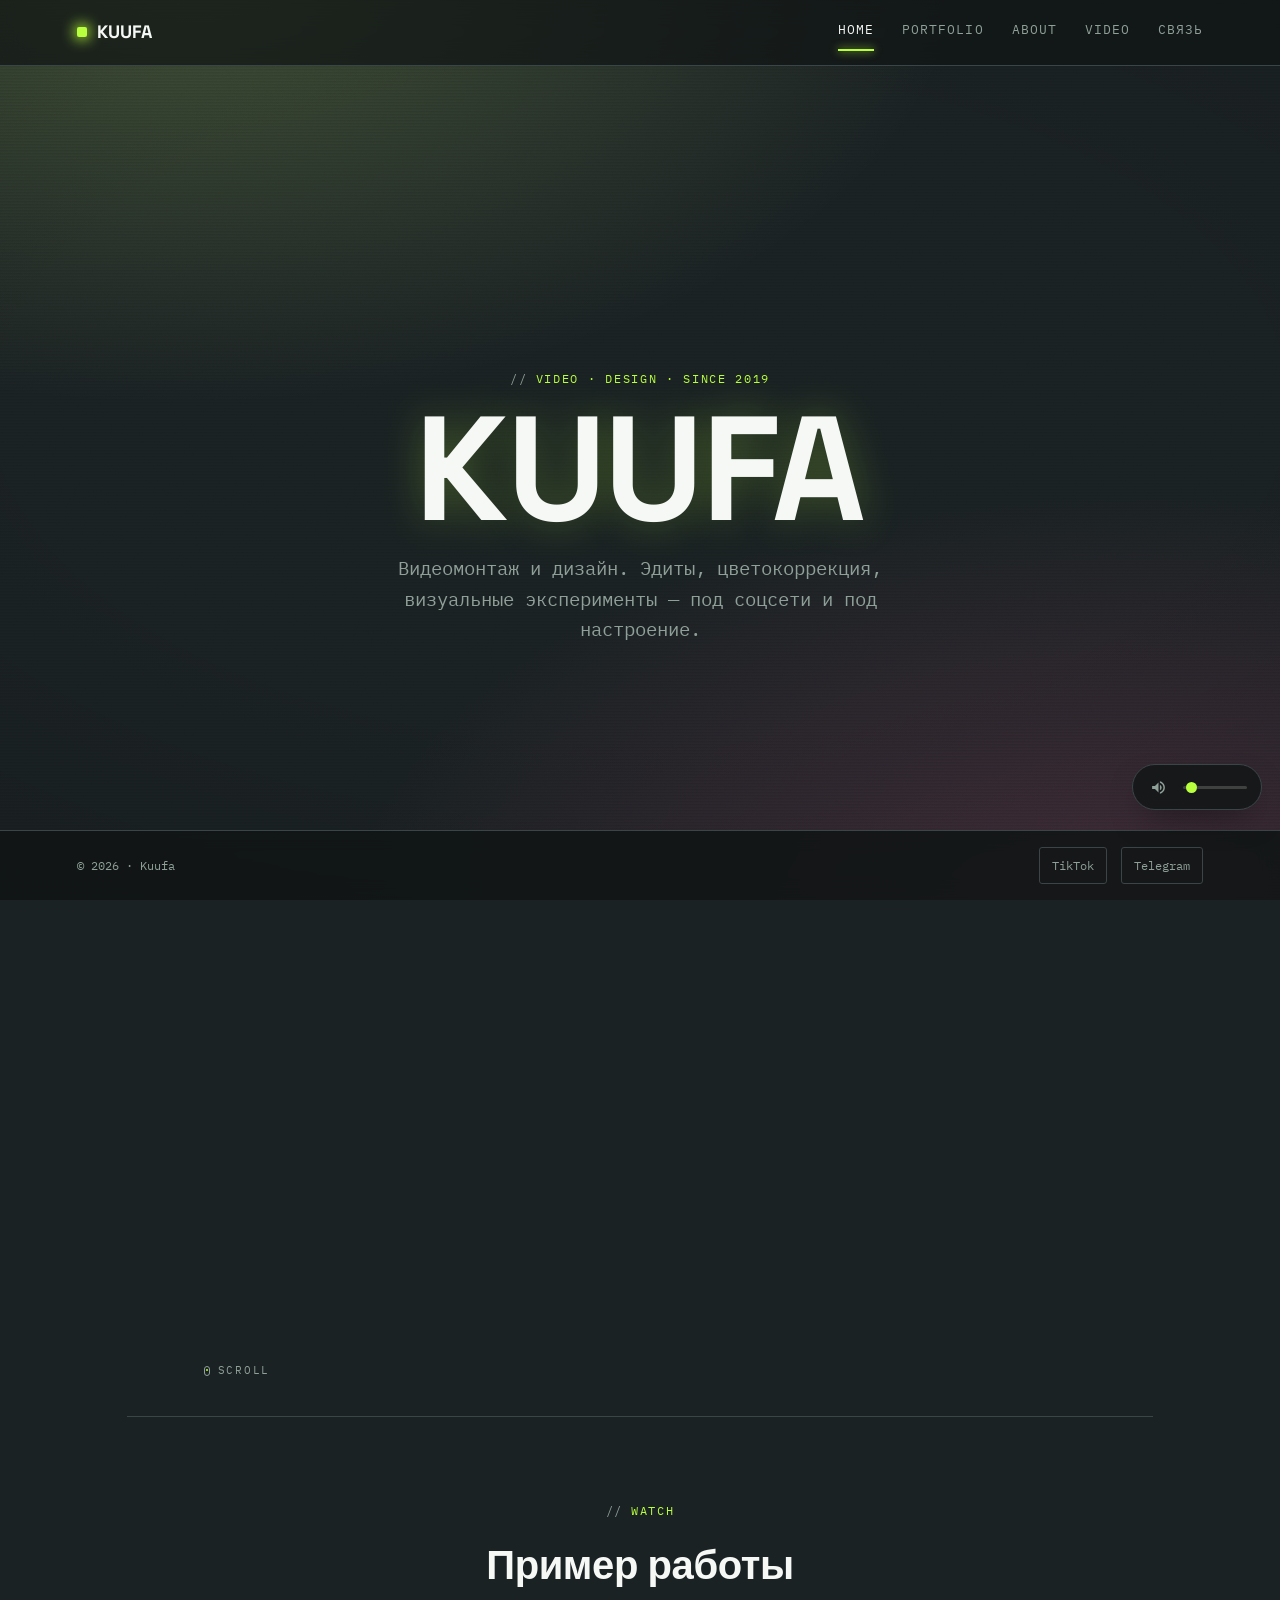
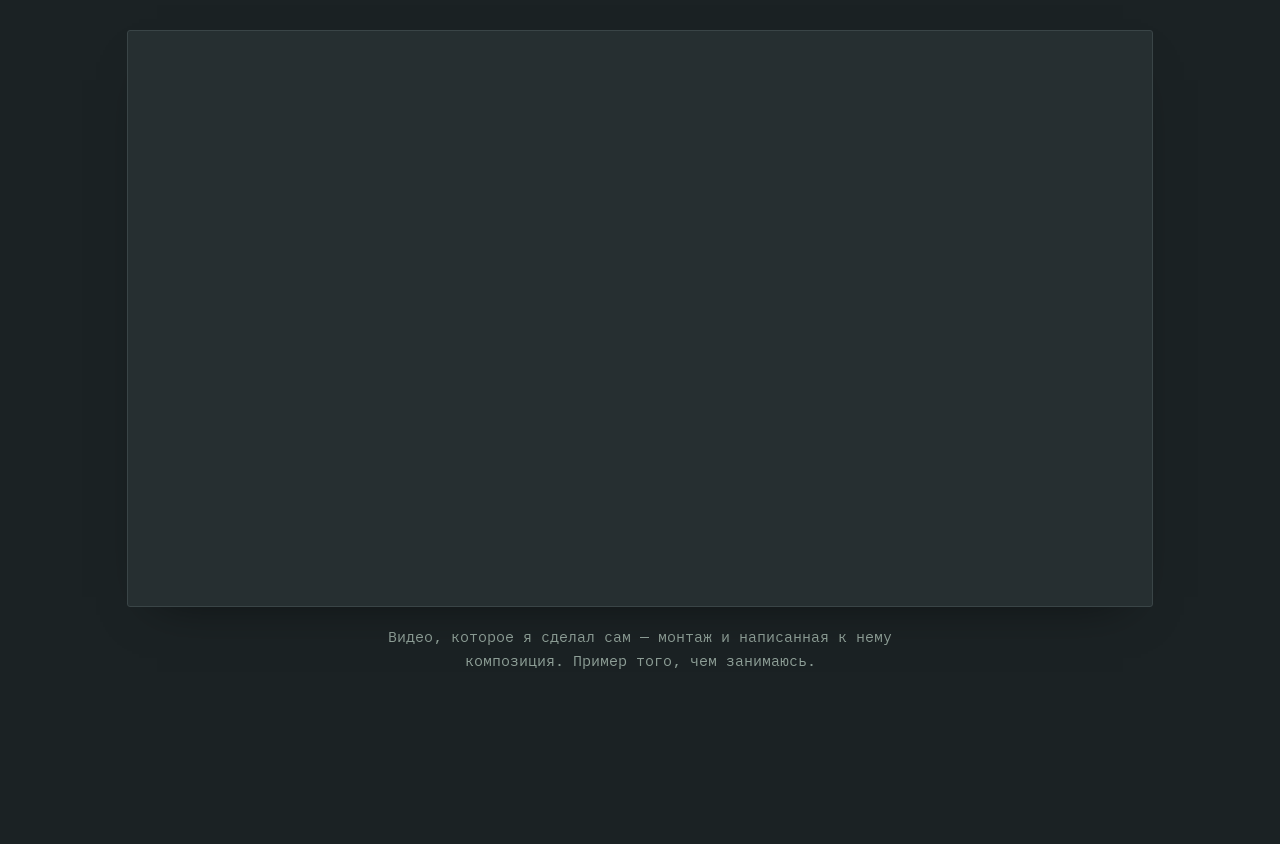
==== commit da9fabde: "Add files via upload" ====
--- a/index.html
+++ b/index.html
@@ -31,6 +31,7 @@
     <a href="portfolio.html" data-page="portfolio">Portfolio</a>
     <a href="about.html" data-page="about">About</a>
     <a href="video.html" data-page="video">Video</a>
+    <a href="contact.html" data-page="contact">Связь</a>
   </div>
 </nav>
 
--- a/style.css
+++ b/style.css
@@ -18,17 +18,49 @@
   --bg-card:#262F31;
   --accent:#B8FF3D;
   --glitch:#FF3B8D;
+  --purple:#9D4EDD;
   --text:#F5F8F5;
   --muted:#8FA098;
   --border:#3A4547;
   --radius:3px;
   --mx:50%;
   --my:40%;
+  --scroll-thumb:rgba(184,255,61,0.55);
+  --scroll-thumb-hover:#B8FF3D;
+  --scroll-thumb-glow:rgba(184,255,61,0.4);
 }
 
 *{ box-sizing:border-box; }
 
 html{ scroll-behavior:smooth; }
+
+/* ---------- custom scrollbar — dark track, thumb shifts green → purple as you scroll down ---------- */
+html{
+  scrollbar-width:thin;
+  scrollbar-color:var(--scroll-thumb-hover) var(--bg-deep);
+}
+::-webkit-scrollbar{
+  width:10px;
+  height:10px;
+}
+::-webkit-scrollbar-track{
+  background:var(--bg-deep);
+  border-left:1px solid var(--border);
+}
+::-webkit-scrollbar-thumb{
+  background-color:var(--scroll-thumb);
+  background-clip:padding-box;
+  border:2px solid var(--bg-deep);
+  border-radius:5px;
+  transition:background-color .25s ease;
+}
+::-webkit-scrollbar-thumb:hover{
+  background-color:var(--scroll-thumb-hover);
+  box-shadow:0 0 10px var(--scroll-thumb-glow);
+}
+::-webkit-scrollbar-corner{
+  background:var(--bg-deep);
+}
 
 body{
   margin:0;
@@ -55,8 +87,9 @@
   inset:0;
   z-index:-5;
   background:
-    radial-gradient(ellipse 60% 45% at 18% 0%, rgba(184,255,61,0.10), transparent 60%),
-    radial-gradient(ellipse 60% 45% at 85% 100%, rgba(255,59,141,0.10), transparent 60%),
+    radial-gradient(ellipse 85% 68% at 14% -4%, rgba(195,238,121,0.24), transparent 72%),
+    radial-gradient(ellipse 85% 68% at 88% 104%, rgba(204,86,135,0.24), transparent 72%),
+    radial-gradient(ellipse 100% 75% at 50% 45%, transparent 45%, rgba(0,0,0,0.14) 100%),
     var(--bg-base);
 }
 
@@ -160,6 +193,7 @@
   max-width:1180px;
   margin:0 auto;
   padding:0 6vw 76px; /* clears the fixed footer */
+  text-align:center;
 }
 
 /* decorative vertical rails — fill the empty gutters on wide screens */
@@ -193,12 +227,21 @@
   color:var(--muted);
   text-transform:uppercase;
   white-space:nowrap;
-  animation:railScroll 26s linear infinite;
-}
-.rail--right .rail__track{ animation-direction:reverse; }
+  animation:railScroll 150s linear infinite;
+}
+/* left rail: rotated 180deg so the glyphs face the opposite end (feet
+   toward the page, not head) — the same rotation also flips the visual
+   scroll direction to top -> bottom, opposite the right rail */
+.rail--left .rail__track{
+  animation-name:railScrollFlipped;
+}
 @keyframes railScroll{
-  0%{ transform:translateY(-50%); }
-  100%{ transform:translateY(0%); }
+  0%{ transform:translateY(0%); }
+  100%{ transform:translateY(-50%); }
+}
+@keyframes railScrollFlipped{
+  0%{ transform:rotate(180deg) translateY(0%); }
+  100%{ transform:rotate(180deg) translateY(-50%); }
 }
 @media (min-width:1400px){
   .rail{ display:flex; }
@@ -259,6 +302,7 @@
   transform:translateY(-50%);
   display:flex;
   flex-direction:column;
+  align-items:center;
   will-change:opacity, transform;
 }
 .scene-2{ opacity:0; }
@@ -316,6 +360,7 @@
   display:flex;
   flex-wrap:wrap;
   gap:10px;
+  justify-content:center;
 }
 .chip{
   font-size:13px;
@@ -332,6 +377,7 @@
   flex-wrap:wrap;
   gap:18px;
   margin-top:40px;
+  justify-content:center;
 }
 .scene-2 .hero__links{ margin-top:34px; }
 
@@ -408,17 +454,21 @@
   color:var(--text);
   max-width:60ch;
   font-size:17px;
+  margin-left:auto;
+  margin-right:auto;
 }
 .lede + .lede{ margin-top:14px; }
 
 .quote-block{
-  margin-top:32px;
+  margin:32px auto 0;
+  max-width:640px;
   padding:20px 24px;
-  border-left:2px solid var(--accent);
+  border-top:2px solid var(--accent);
   color:var(--muted);
   font-style:normal;
   font-size:15px;
-  background:linear-gradient(90deg, rgba(184,255,61,0.06), transparent 60%);
+  text-align:center;
+  background:radial-gradient(ellipse 80% 100% at 50% 0%, rgba(184,255,61,0.06), transparent 70%);
 }
 
 /* ---------- about page specifics ---------- */
@@ -429,6 +479,7 @@
   background:var(--border);
   border:1px solid var(--border);
   margin-top:40px;
+  justify-content:center;
 }
 .stat{
   background:var(--bg-card);
@@ -456,14 +507,16 @@
   display:flex;
   flex-wrap:wrap;
   gap:10px;
+  justify-content:center;
 }
 
 /* ---------- portfolio grid ---------- */
 .grid{
   margin-top:36px;
   display:grid;
-  grid-template-columns:repeat(auto-fit, minmax(260px,1fr));
+  grid-template-columns:repeat(auto-fit, minmax(260px,320px));
   gap:20px;
+  justify-content:center;
 }
 .card{
   background:var(--bg-card);
@@ -552,8 +605,8 @@
 .video-list{
   display:flex;
   flex-direction:column;
-  gap:36px;
-  margin-top:34px;
+  gap:30px;
+  margin-top:30px;
 }
 .video-item__label{
   display:flex;
@@ -572,7 +625,7 @@
 .vplayer{
   position:relative;
   width:100%;
-  max-width:640px;
+  max-width:520px;
   margin:0 auto;
   aspect-ratio:16/9; /* overridden per-video via JS once real dimensions are known */
   background:#000;
@@ -805,6 +858,10 @@
   .bgm-widget__volume{ width:46px; }
 }
 
+@media (min-width:1400px){
+  .bgm-widget{ right:76px; } /* clears the decorative side rail, which sits at right:14px..60px */
+}
+
 /* ---------- footer — pinned to the bottom of the viewport, always visible ---------- */
 footer{
   position:fixed;
@@ -897,3 +954,40 @@
   border-radius:var(--radius);
   box-shadow:0 20px 50px -22px rgba(0,0,0,0.6);
 }
+
+/* ---------- contact page — form ---------- */
+.contact-form{
+  display:flex;
+  flex-direction:column;
+  gap:14px;
+  max-width:480px;
+  margin-top:26px;
+}
+.contact-form input,
+.contact-form textarea{
+  background:rgba(255,255,255,0.04);
+  border:1px solid var(--border);
+  border-radius:var(--radius);
+  padding:12px 14px;
+  color:var(--text);
+  font-family:inherit;
+  font-size:15px;
+  resize:vertical;
+}
+.contact-form input::placeholder,
+.contact-form textarea::placeholder{
+  color:var(--muted);
+}
+.contact-form input:focus,
+.contact-form textarea:focus{
+  outline:none;
+  border-color:var(--accent);
+}
+.contact-form button{
+  align-self:flex-start;
+}
+.contact-form__note{
+  margin-top:26px;
+  color:var(--accent);
+  font-size:15px;
+}
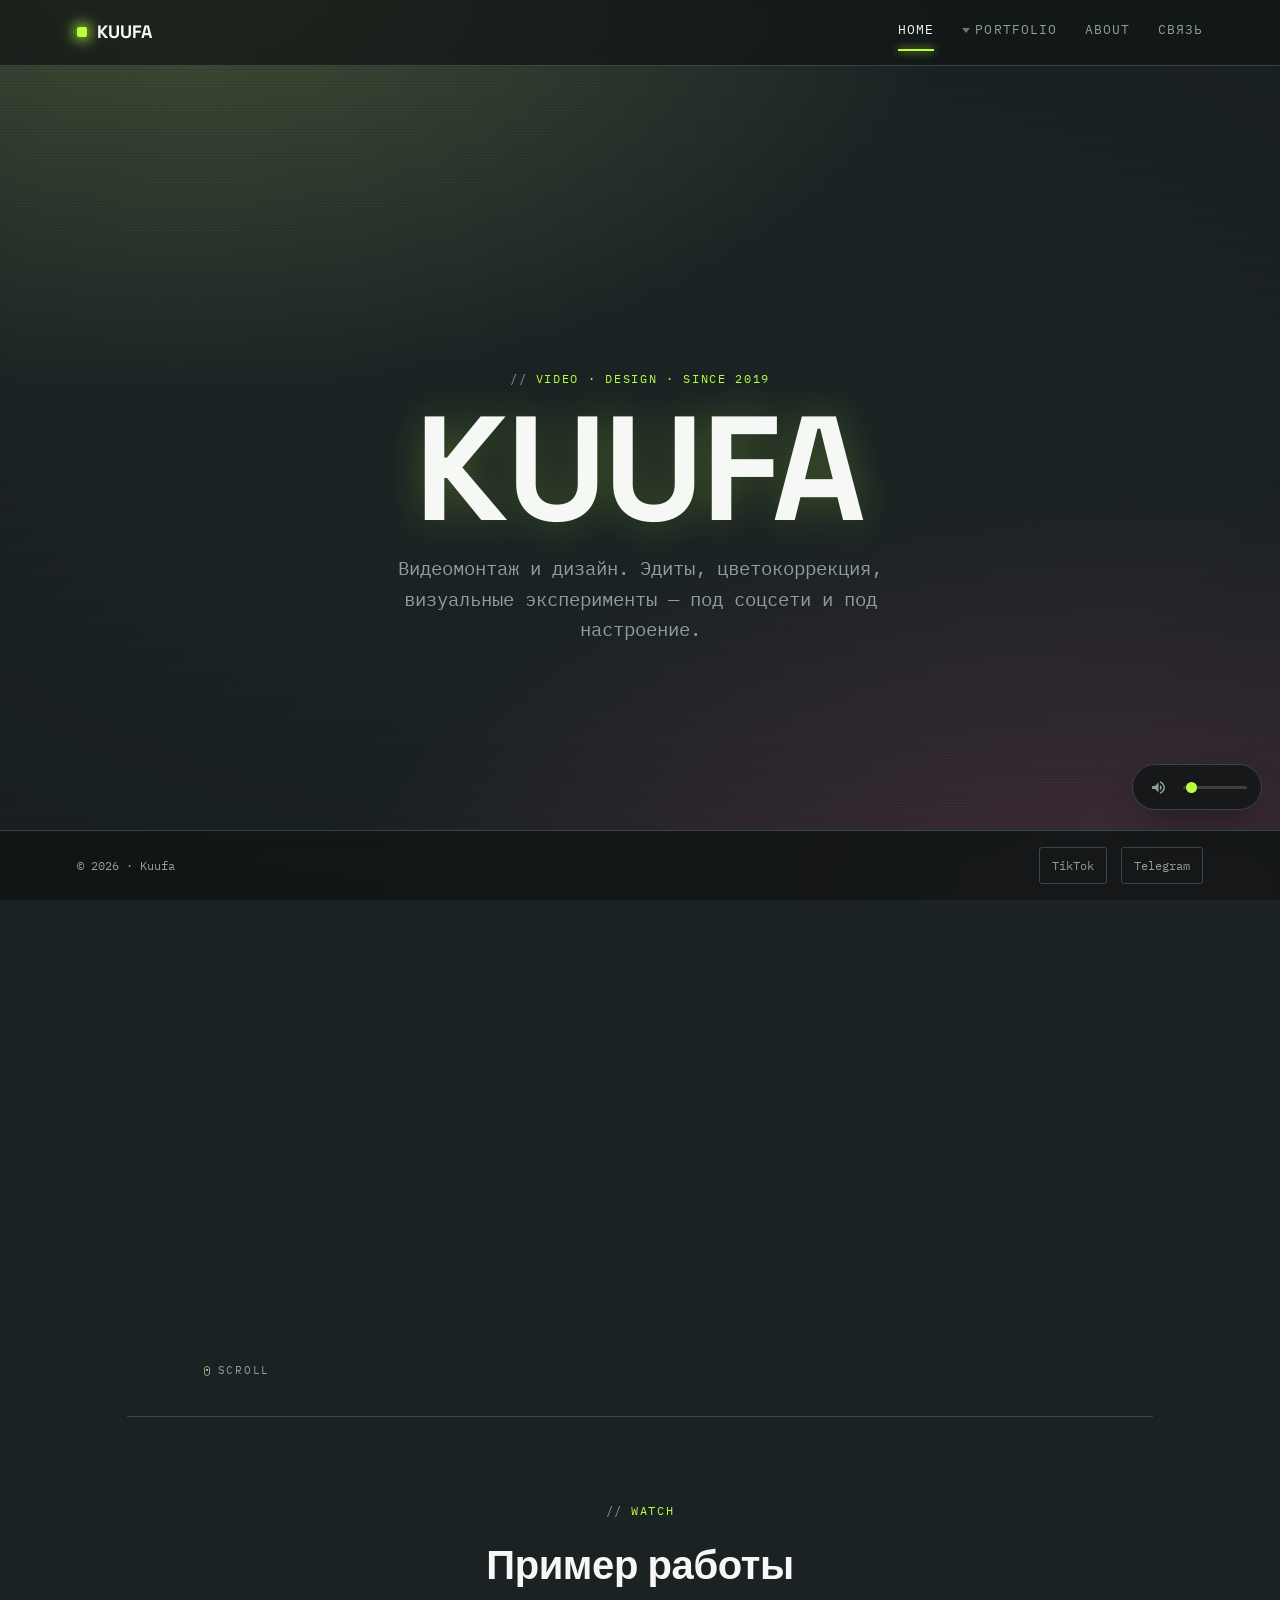
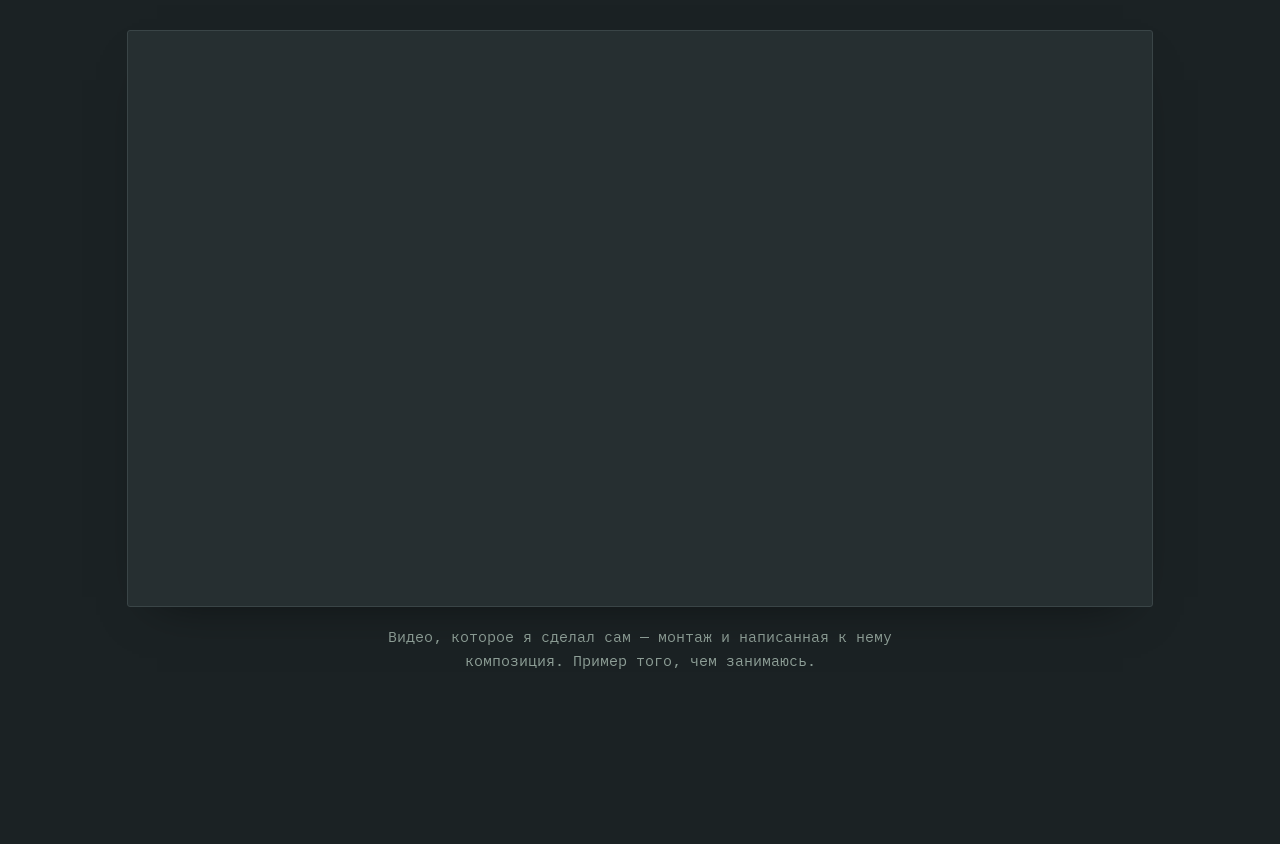
==== commit 7b382963: "Add files via upload" ====
--- a/index.html
+++ b/index.html
@@ -5,6 +5,40 @@
 <meta name="viewport" content="width=device-width, initial-scale=1.0">
 <title>KUUFA — video / design</title>
 <meta name="description" content="Евгений (Kuufa) — видеомонтаж и дизайн. Портфолио, обо мне, соцсети.">
+<link rel="canonical" href="https://kuufamtndew.github.io/">
+
+<link rel="icon" type="image/png" sizes="32x32" href="favicon-32x32.png">
+<link rel="icon" type="image/png" sizes="16x16" href="favicon-16x16.png">
+<link rel="apple-touch-icon" href="apple-touch-icon.png">
+
+<meta property="og:type" content="website">
+<meta property="og:site_name" content="KUUFA">
+<meta property="og:title" content="KUUFA — video / design">
+<meta property="og:description" content="Евгений (Kuufa) — видеомонтаж и дизайн. Портфолио, обо мне, соцсети.">
+<meta property="og:image" content="https://kuufamtndew.github.io/images/og-image.png">
+<meta property="og:url" content="https://kuufamtndew.github.io/">
+<meta property="og:locale" content="ru_RU">
+
+<meta name="twitter:card" content="summary_large_image">
+<meta name="twitter:title" content="KUUFA — video / design">
+<meta name="twitter:description" content="Евгений (Kuufa) — видеомонтаж и дизайн. Портфолио, обо мне, соцсети.">
+<meta name="twitter:image" content="https://kuufamtndew.github.io/images/og-image.png">
+
+<!-- Google Search Console: replace CODE with the value Google gives you, then verify -->
+<!-- <meta name="google-site-verification" content="CODE"> -->
+<!-- Yandex Webmaster: replace CODE with the value Yandex gives you, then verify -->
+<!-- <meta name="yandex-verification" content="CODE"> -->
+
+<!-- Google Analytics (GA4) — uncomment and put your Measurement ID once you have it
+<script async src="https://www.googletagmanager.com/gtag/js?id=G-XXXXXXXXXX"></script>
+<script>
+  window.dataLayer = window.dataLayer || [];
+  function gtag(){dataLayer.push(arguments);}
+  gtag('js', new Date());
+  gtag('config', 'G-XXXXXXXXXX');
+</script>
+-->
+
 <link rel="stylesheet" href="style.css">
 </head>
 <body data-page="home">
@@ -28,9 +62,14 @@
   </a>
   <div class="nav__links">
     <a href="index.html" data-page="home">Home</a>
-    <a href="portfolio.html" data-page="portfolio">Portfolio</a>
+    <div class="nav__dropdown">
+      <button type="button" class="nav__dropdown-trigger" aria-haspopup="true" aria-expanded="false">Portfolio</button>
+      <div class="nav__dropdown-menu">
+        <a href="portfolio.html" data-page="portfolio">Фото</a>
+        <a href="video.html" data-page="video">Видео</a>
+      </div>
+    </div>
     <a href="about.html" data-page="about">About</a>
-    <a href="video.html" data-page="video">Video</a>
     <a href="contact.html" data-page="contact">Связь</a>
   </div>
 </nav>
@@ -86,5 +125,6 @@
 </footer>
 
 <script src="script.js"></script>
+<script data-goatcounter="https://kuufa.goatcounter.com/count" async src="//gc.zgo.at/count.js"></script>
 </body>
 </html>
--- a/style.css
+++ b/style.css
@@ -188,6 +188,87 @@
   box-shadow:0 0 8px var(--accent);
 }
 
+/* ---------- nav dropdown (Portfolio: Фото / Видео) ---------- */
+.nav__dropdown{
+  position:relative;
+}
+.nav__dropdown-trigger{
+  background:none;
+  border:none;
+  padding:0 0 4px;
+  margin:0;
+  font:inherit;
+  text-transform:uppercase;
+  letter-spacing:0.08em;
+  color:var(--muted);
+  cursor:pointer;
+  position:relative;
+  transition:color .2s ease;
+  display:flex;
+  align-items:center;
+  gap:5px;
+}
+.nav__dropdown-trigger::before{
+  content:"";
+  width:0; height:0;
+  border-left:4px solid transparent;
+  border-right:4px solid transparent;
+  border-top:5px solid currentColor;
+  opacity:0.7;
+  transition:transform .2s ease;
+}
+.nav__dropdown-trigger:hover{ color:var(--text); }
+.nav__dropdown.is-open .nav__dropdown-trigger{ color:var(--text); }
+.nav__dropdown.is-open .nav__dropdown-trigger::before{ transform:rotate(180deg); }
+.nav__dropdown-trigger.is-active{ color:var(--text); }
+.nav__dropdown-trigger.is-active::after{
+  content:"";
+  position:absolute;
+  left:0; right:14px; bottom:-6px;
+  height:2px;
+  background:var(--accent);
+  box-shadow:0 0 8px var(--accent);
+}
+.nav__dropdown-menu{
+  position:absolute;
+  top:calc(100% + 14px);
+  left:0;
+  min-width:140px;
+  background:var(--bg-card);
+  border:1px solid var(--border);
+  border-radius:var(--radius);
+  padding:8px;
+  display:flex;
+  flex-direction:column;
+  gap:2px;
+  opacity:0;
+  transform:translateY(-6px);
+  pointer-events:none;
+  transition:opacity .18s ease, transform .18s ease;
+  box-shadow:0 20px 40px -18px rgba(0,0,0,0.65);
+  z-index:30;
+}
+.nav__dropdown.is-open .nav__dropdown-menu{
+  opacity:1;
+  transform:translateY(0);
+  pointer-events:auto;
+}
+.nav__dropdown-menu a{
+  padding:8px 10px;
+  border-radius:2px;
+  color:var(--muted);
+  text-transform:none;
+  letter-spacing:normal;
+  font-size:13px;
+  transition:background .15s ease, color .15s ease;
+}
+.nav__dropdown-menu a:hover,
+.nav__dropdown-menu a[aria-current="page"]{
+  color:var(--text);
+  background:rgba(255,255,255,0.05);
+}
+.nav__dropdown-menu a::after{ display:none; }
+
 /* ---------- layout shell ---------- */
 main{
   max-width:1180px;
@@ -961,7 +1042,8 @@
   flex-direction:column;
   gap:14px;
   max-width:480px;
-  margin-top:26px;
+  margin:26px auto 0;
+  text-align:left;
 }
 .contact-form input,
 .contact-form textarea{
@@ -984,7 +1066,13 @@
   border-color:var(--accent);
 }
 .contact-form button{
-  align-self:flex-start;
+  align-self:center;
+}
+.contact-form__privacy{
+  margin-top:14px;
+  max-width:480px;
+  color:var(--muted);
+  font-size:13px;
 }
 .contact-form__note{
   margin-top:26px;
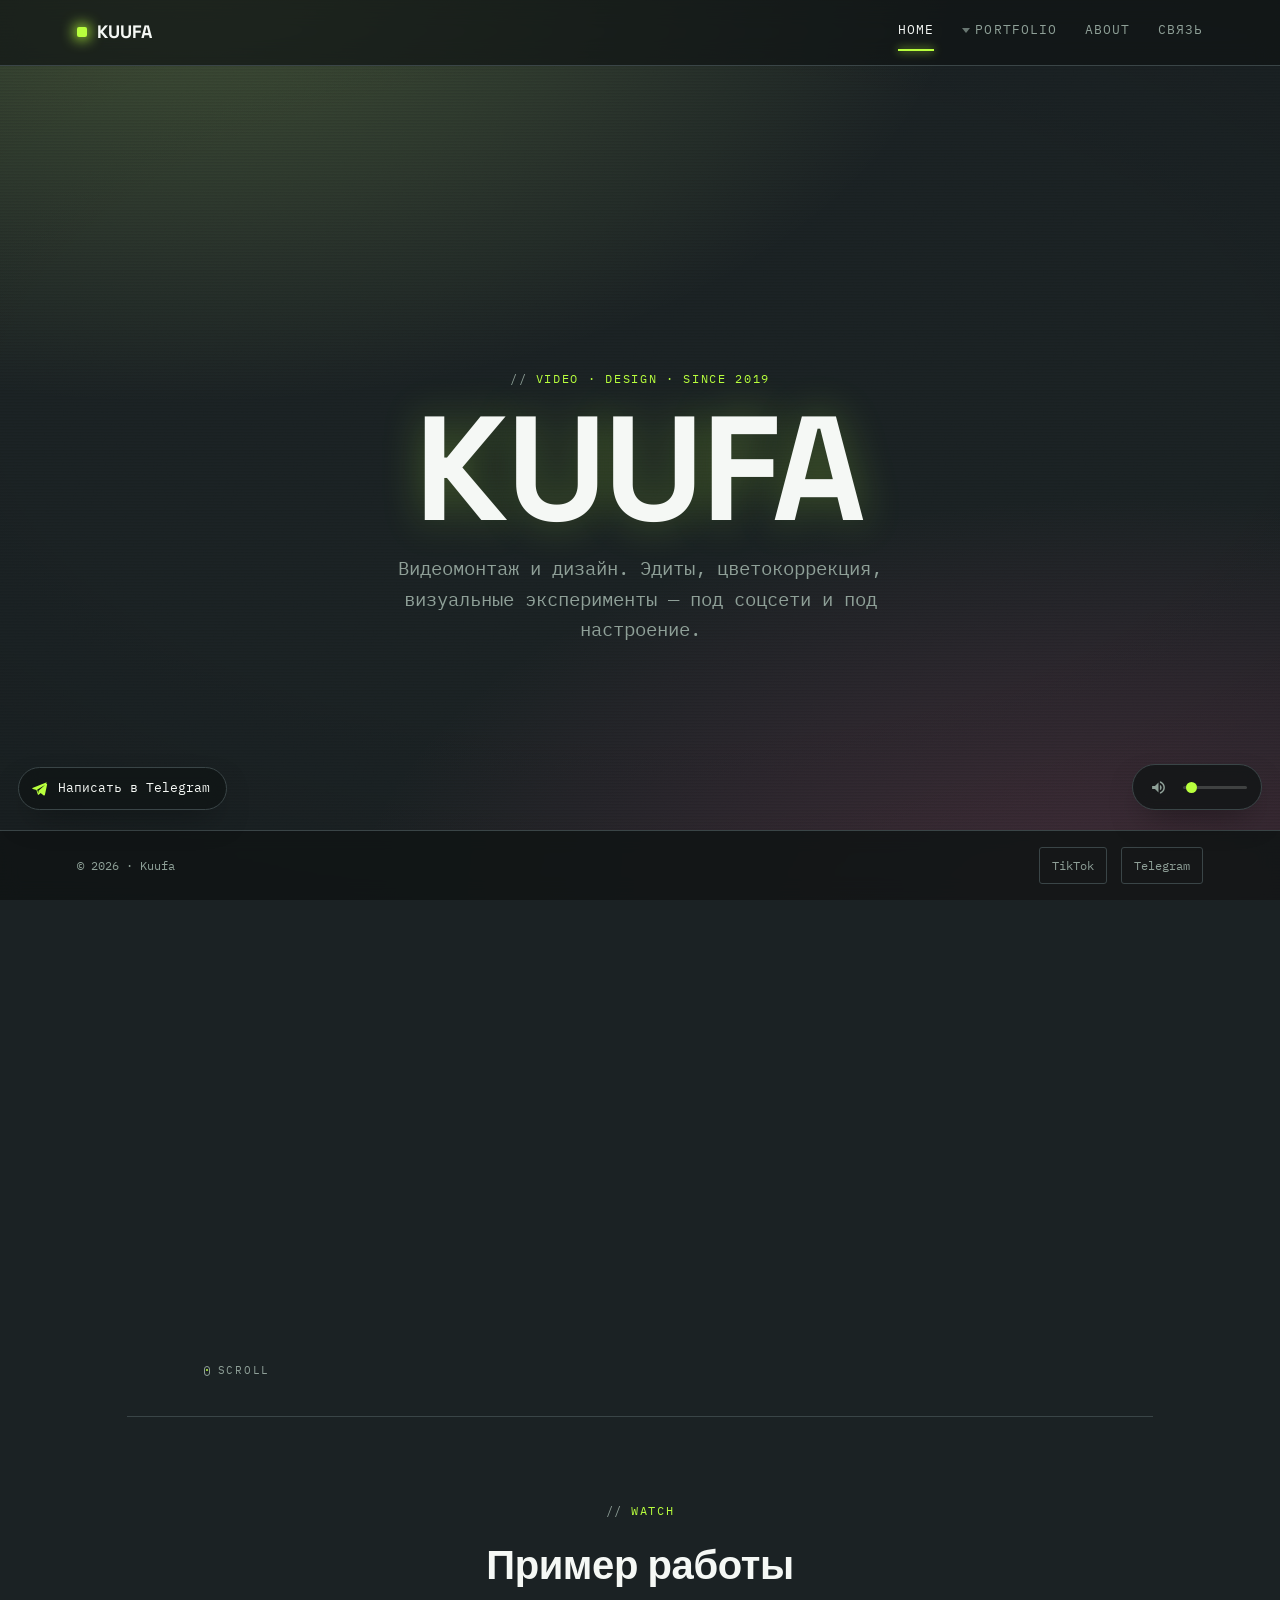
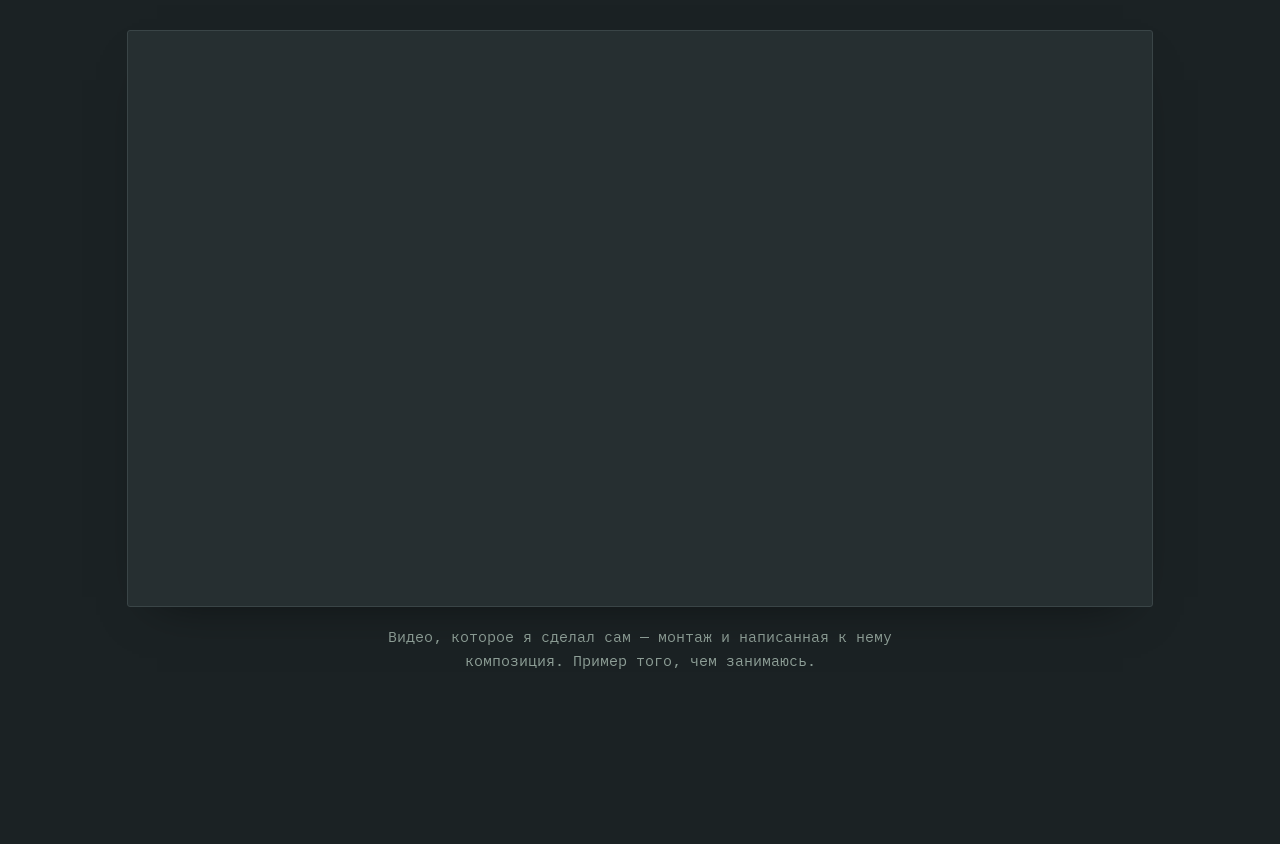
==== commit 08987c95: "Add files via upload" ====
--- a/index.html
+++ b/index.html
@@ -63,7 +63,7 @@
   <div class="nav__links">
     <a href="index.html" data-page="home">Home</a>
     <div class="nav__dropdown">
-      <button type="button" class="nav__dropdown-trigger" aria-haspopup="true" aria-expanded="false">Portfolio</button>
+      <button type="button" class="nav__dropdown-trigger" aria-haspopup="true" aria-expanded="false"><span class="nav__dropdown-trigger-label">Portfolio</span></button>
       <div class="nav__dropdown-menu">
         <a href="portfolio.html" data-page="portfolio">Фото</a>
         <a href="video.html" data-page="video">Видео</a>
@@ -116,6 +116,11 @@
   </section>
 </main>
 
+<a class="float-tg" href="https://t.me/kuufabebra" target="_blank" rel="noopener" aria-label="Написать в Telegram">
+  <svg viewBox="0 0 24 24"><path d="M21.05 3.16 2.7 10.36c-1.24.5-1.23 1.2-.23 1.5l4.7 1.47 1.8 5.6c.22.6.44.83.87.83.44 0 .63-.2.86-.4l2.06-2 4.28 3.16c.79.44 1.36.21 1.56-.73l2.82-13.3c.3-1.16-.44-1.68-1.4-1.3ZM8.2 13.05l9.2-5.8c.43-.27.83-.12.5.18l-7.8 7.05-.3 3.1-1.6-4.53Z"/></svg>
+  <span class="float-tg__label">Написать в Telegram</span>
+</a>
+
 <footer>
   <span>© 2026 · Kuufa</span>
   <div class="footer__socials">
--- a/style.css
+++ b/style.css
@@ -221,10 +221,11 @@
 .nav__dropdown.is-open .nav__dropdown-trigger{ color:var(--text); }
 .nav__dropdown.is-open .nav__dropdown-trigger::before{ transform:rotate(180deg); }
 .nav__dropdown-trigger.is-active{ color:var(--text); }
-.nav__dropdown-trigger.is-active::after{
+.nav__dropdown-trigger-label{ position:relative; }
+.nav__dropdown-trigger.is-active .nav__dropdown-trigger-label::after{
   content:"";
   position:absolute;
-  left:0; right:14px; bottom:-6px;
+  left:0; right:0; bottom:-10px;
   height:2px;
   background:var(--accent);
   box-shadow:0 0 8px var(--accent);
@@ -943,6 +944,44 @@
   .bgm-widget{ right:76px; } /* clears the decorative side rail, which sits at right:14px..60px */
 }
 
+/* ---------- floating "Написать в Telegram" button ---------- */
+.float-tg{
+  position:fixed;
+  left:18px;
+  bottom:90px;
+  z-index:40;
+  display:flex;
+  align-items:center;
+  gap:9px;
+  background:rgba(16,21,21,0.78);
+  border:1px solid var(--border);
+  border-radius:24px;
+  padding:10px 16px 10px 12px;
+  backdrop-filter:blur(10px);
+  box-shadow:0 14px 34px -14px rgba(0,0,0,0.6);
+  color:var(--text);
+  font-size:13px;
+  text-decoration:none;
+  transition:border-color .2s ease, transform .2s ease;
+}
+.float-tg:hover{
+  border-color:var(--accent);
+  transform:translateY(-2px);
+}
+.float-tg svg{
+  width:18px;
+  height:18px;
+  flex-shrink:0;
+  fill:var(--accent);
+}
+@media (min-width:1400px){
+  .float-tg{ left:76px; }
+}
+@media (max-width:640px){
+  .float-tg{ left:12px; bottom:82px; padding:10px; }
+  .float-tg__label{ display:none; }
+}
+
 /* ---------- footer — pinned to the bottom of the viewport, always visible ---------- */
 footer{
   position:fixed;
@@ -1069,7 +1108,7 @@
   align-self:center;
 }
 .contact-form__privacy{
-  margin-top:14px;
+  margin:14px auto 0;
   max-width:480px;
   color:var(--muted);
   font-size:13px;
